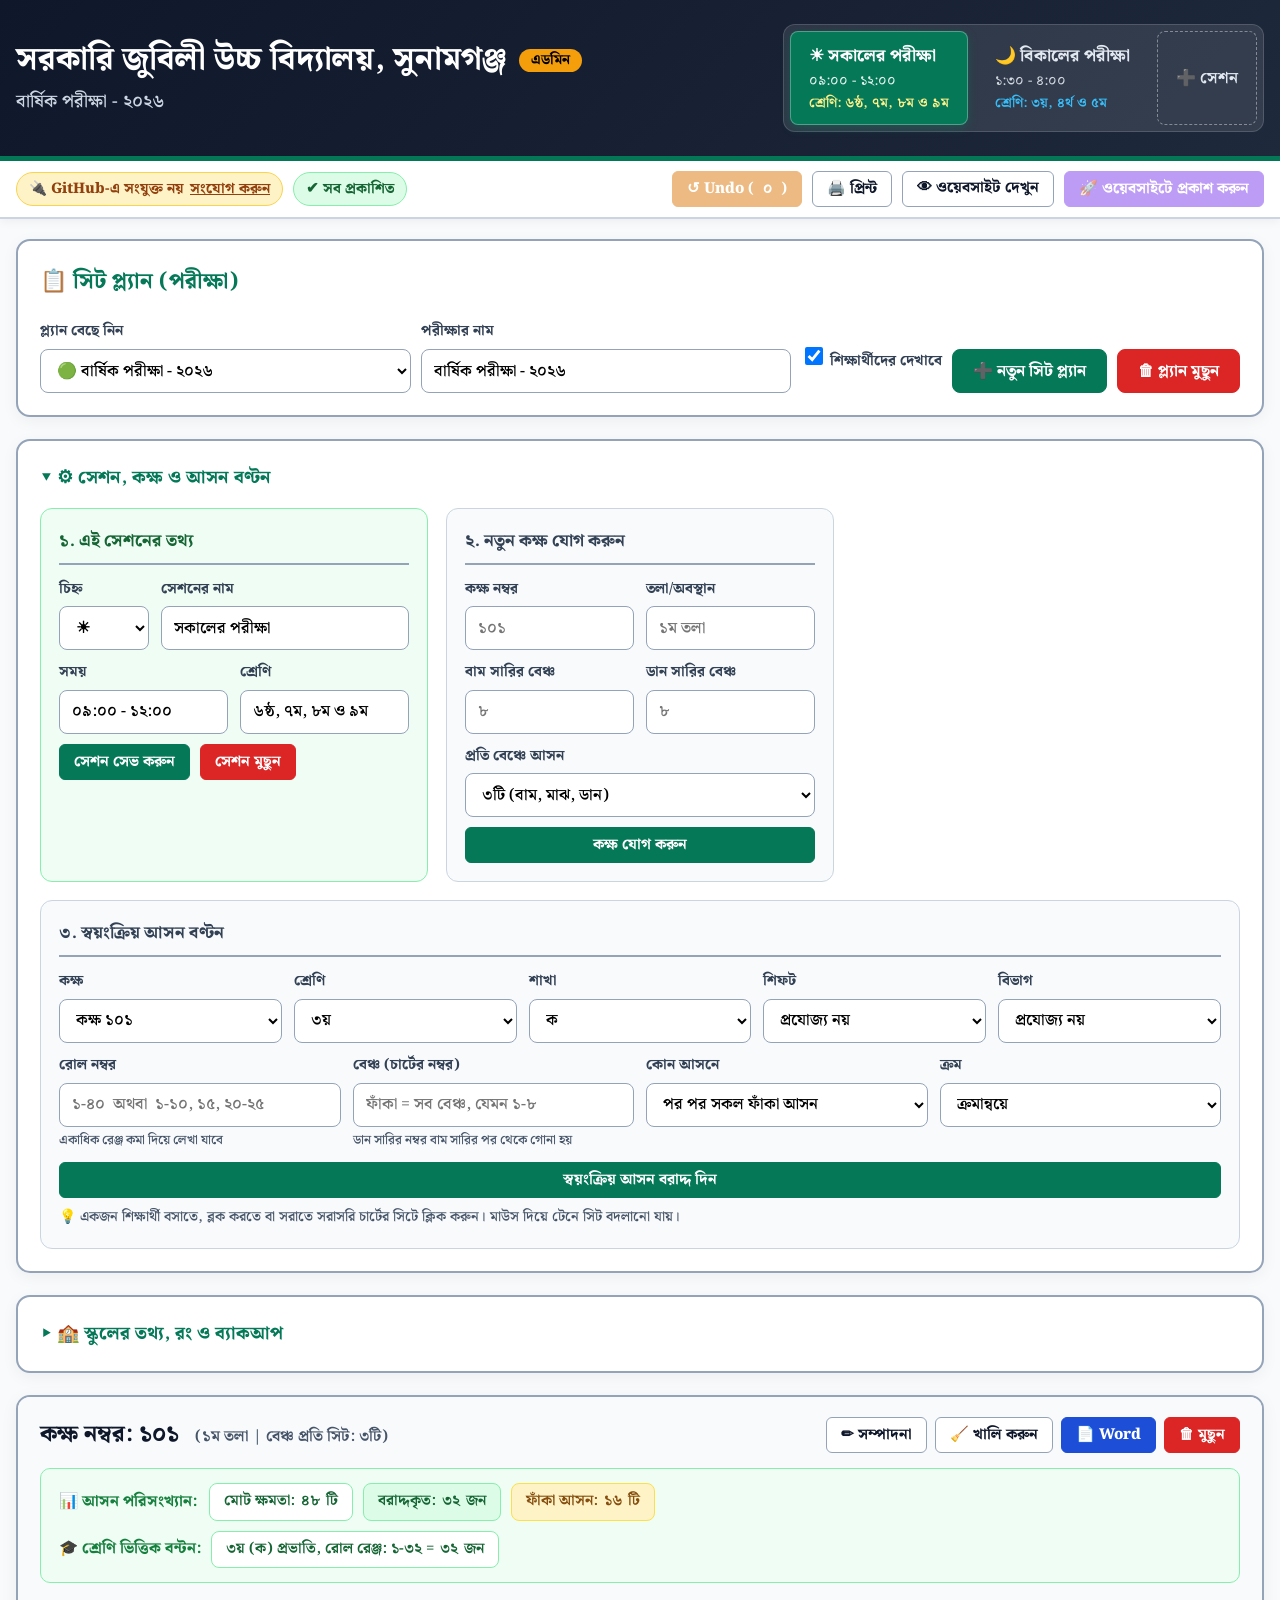
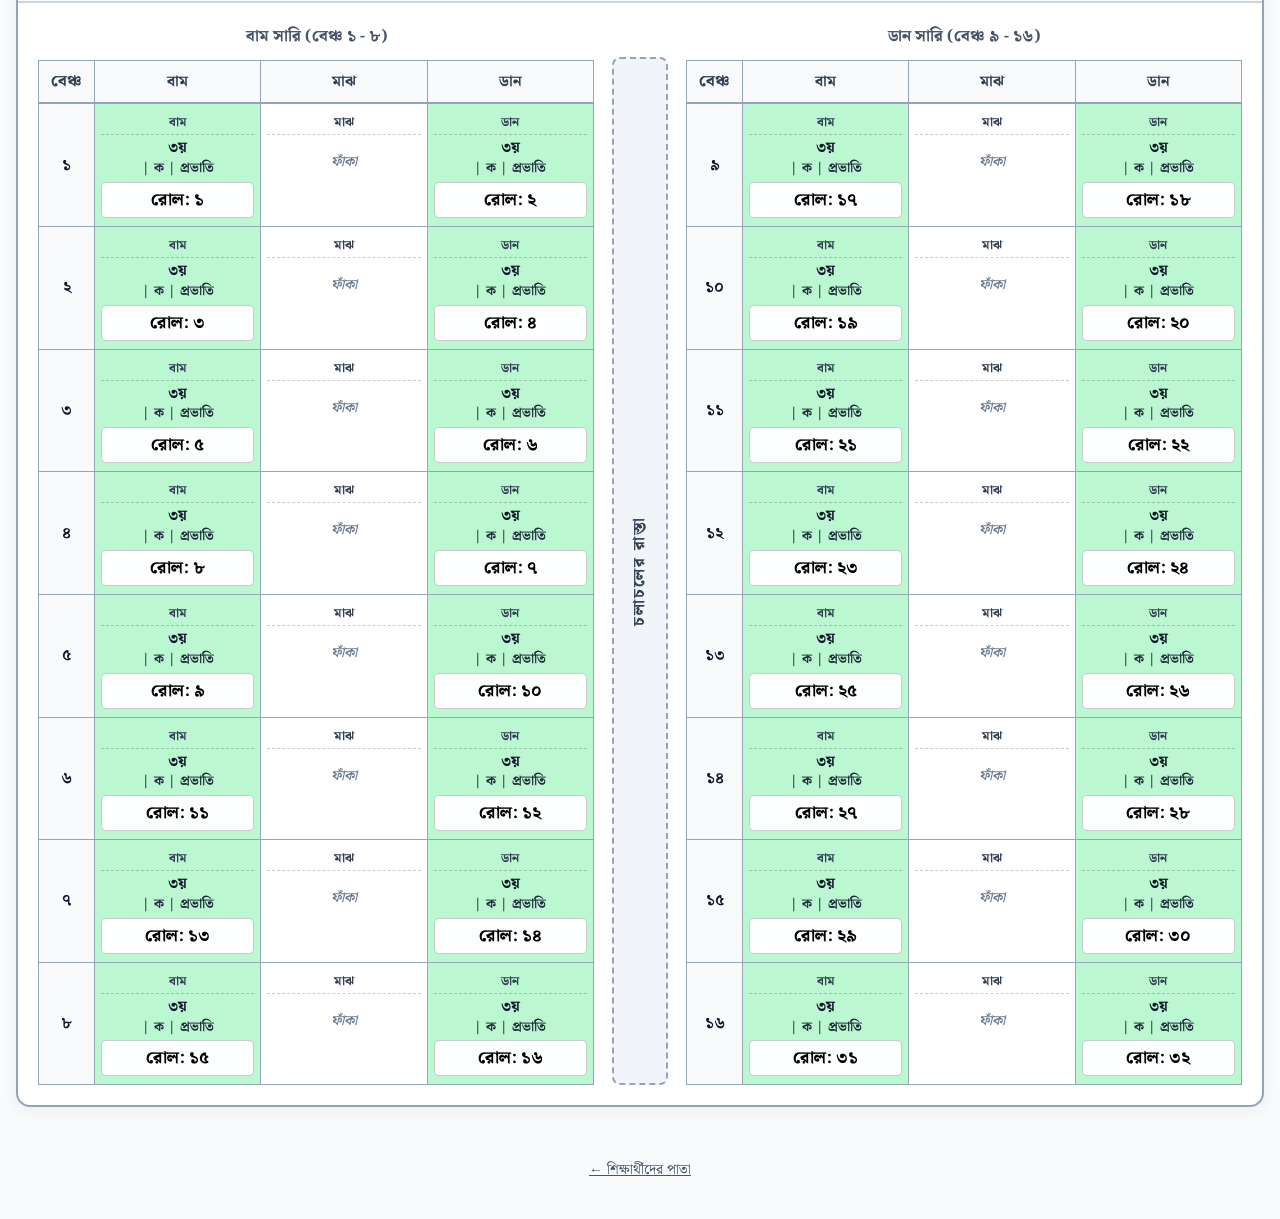
==== admin.html @ 1112f51d "Add exam seat-plan website (student search + admin editor) - index.html: students search their seat " ====
<!DOCTYPE html>
<html lang="bn">
<head>
<meta charset="UTF-8">
<meta name="viewport" content="width=device-width, initial-scale=1.0">
<meta name="robots" content="noindex">
<title>এডমিন প্যানেল - আসনবিন্যাস</title>
<link rel="preconnect" href="https://fonts.googleapis.com">
<link rel="preconnect" href="https://fonts.gstatic.com" crossorigin>
<link href="https://fonts.googleapis.com/css2?family=Noto+Serif+Bengali:wght@400;600;700;800&display=swap" rel="stylesheet">
<link rel="stylesheet" href="assets/style.css">
</head>
<body class="is-admin">

<header class="site-header">
  <div class="wrap">
    <div class="header-top">
      <div>
        <h1 class="school-title"><span id="schoolName">আসনবিন্যাস</span><span class="admin-badge">এডমিন</span></h1>
        <div class="school-subtitle" id="planTitleHead">লোড হচ্ছে…</div>
      </div>
      <div class="shift-tabs" id="sessionTabs"></div>
    </div>
  </div>
</header>

<div class="status-bar">
  <div class="wrap">
    <div class="ctrl-group">
      <span class="pill" id="connPill">GitHub: যাচাই হচ্ছে…</span>
      <span class="pill" id="changePill"></span>
    </div>
    <div class="ctrl-group">
      <button class="btn btn-warning btn-sm" id="btnUndo" type="button" title="শেষ পরিবর্তন ফিরিয়ে নিন">↺ Undo (<span id="undoCount">০</span>)</button>
      <button class="btn btn-sm" id="btnDiscard" type="button" hidden>↩ খসড়া বাতিল</button>
      <button class="btn btn-sm" type="button" onclick="window.print()">🖨️ প্রিন্ট</button>
      <a class="btn btn-sm" href="index.html" target="_blank" rel="noopener">👁 ওয়েবসাইট দেখুন</a>
      <button class="btn btn-publish btn-sm" id="btnPublish" type="button">🚀 ওয়েবসাইটে প্রকাশ করুন</button>
    </div>
  </div>
</div>

<main class="wrap" style="padding-top:20px">

  <!-- ১. সিট প্ল্যান বাছাই -->
  <section class="admin-card">
    <h3 class="admin-title">📋 সিট প্ল্যান (পরীক্ষা)</h3>
    <div class="plan-bar">
      <div class="field"><label for="planSelect">প্ল্যান বেছে নিন</label><select id="planSelect"></select></div>
      <div class="field"><label for="planTitle">পরীক্ষার নাম</label><input type="text" id="planTitle" placeholder="যেমন: অর্ধবার্ষিক পরীক্ষা - ২০২৭"></div>
      <div class="field" style="flex:0 0 auto;min-width:0">
        <label>&nbsp;</label>
        <label class="check" style="height:44px"><input type="checkbox" id="planPublished"> শিক্ষার্থীদের দেখাবে</label>
      </div>
      <div class="ctrl-group" style="margin-bottom:0">
        <button class="btn btn-primary" id="btnNewPlan" type="button">➕ নতুন সিট প্ল্যান</button>
        <button class="btn btn-danger" id="btnDeletePlan" type="button">🗑 প্ল্যান মুছুন</button>
      </div>
    </div>
  </section>

  <!-- ২. কাজের টুল -->
  <section class="admin-card">
    <details class="tools" open>
      <summary>⚙ সেশন, কক্ষ ও আসন বণ্টন</summary>
      <div class="admin-grid">

        <div class="admin-box green">
          <h4 style="color:#166534">১. এই সেশনের তথ্য</h4>
          <div class="field-row">
            <div class="field" style="flex:0 0 90px;min-width:90px"><label for="sesIcon">চিহ্ন</label>
              <select id="sesIcon"><option>☀</option><option>🌙</option><option>📝</option><option>📅</option><option>⭐</option></select></div>
            <div class="field"><label for="sesName">সেশনের নাম</label><input type="text" id="sesName" placeholder="সকালের পরীক্ষা"></div>
          </div>
          <div class="field-row">
            <div class="field"><label for="sesTime">সময়</label><input type="text" id="sesTime" placeholder="০৯:০০ - ১২:০০"></div>
            <div class="field"><label for="sesClasses">শ্রেণি</label><input type="text" id="sesClasses" placeholder="৬ষ্ঠ, ৭ম ও ৮ম"></div>
          </div>
          <div class="ctrl-group">
            <button class="btn btn-primary btn-sm" id="btnSaveSession" type="button">সেশন সেভ করুন</button>
            <button class="btn btn-danger btn-sm" id="btnDeleteSession" type="button">সেশন মুছুন</button>
          </div>
        </div>

        <div class="admin-box">
          <h4>২. নতুন কক্ষ যোগ করুন</h4>
          <div class="field-row">
            <div class="field"><label for="rNo">কক্ষ নম্বর</label><input type="text" id="rNo" placeholder="১০১"></div>
            <div class="field"><label for="rFloor">তলা/অবস্থান</label><input type="text" id="rFloor" placeholder="১ম তলা"></div>
          </div>
          <div class="field-row">
            <div class="field"><label for="rLeft">বাম সারির বেঞ্চ</label><input type="text" id="rLeft" inputmode="numeric" placeholder="৮"></div>
            <div class="field"><label for="rRight">ডান সারির বেঞ্চ</label><input type="text" id="rRight" inputmode="numeric" placeholder="৮"></div>
          </div>
          <div class="field"><label for="rCap">প্রতি বেঞ্চে আসন</label>
            <select id="rCap"><option value="1">১টি (একক)</option><option value="2">২টি (বাম, ডান)</option><option value="3" selected>৩টি (বাম, মাঝ, ডান)</option></select></div>
          <button class="btn btn-primary btn-sm" id="btnAddRoom" type="button" style="width:100%">কক্ষ যোগ করুন</button>
        </div>

        <div class="admin-box wide">
          <h4>৩. স্বয়ংক্রিয় আসন বণ্টন</h4>
          <div class="field-row">
            <div class="field"><label for="aRoom">কক্ষ</label><select id="aRoom"></select></div>
            <div class="field"><label for="aCls">শ্রেণি</label><select id="aCls"></select></div>
            <div class="field"><label for="aSec">শাখা</label><select id="aSec"></select></div>
            <div class="field"><label for="aShift">শিফট</label><select id="aShift"></select></div>
            <div class="field"><label for="aDept">বিভাগ</label><select id="aDept"></select></div>
          </div>
          <div class="field-row">
            <div class="field"><label for="aRolls">রোল নম্বর</label><input type="text" id="aRolls" placeholder="১-৪০  অথবা  ১-১০, ১৫, ২০-২৫">
              <span class="hint">একাধিক রেঞ্জ কমা দিয়ে লেখা যাবে</span></div>
            <div class="field"><label for="aBenches">বেঞ্চ (চার্টের নম্বর)</label><input type="text" id="aBenches" placeholder="ফাঁকা = সব বেঞ্চ, যেমন ১-৮">
              <span class="hint">ডান সারির নম্বর বাম সারির পর থেকে গোনা হয়</span></div>
            <div class="field"><label for="aPos">কোন আসনে</label>
              <select id="aPos">
                <option value="all">পর পর সকল ফাঁকা আসন</option>
                <option value="left_right">বাম ও ডান আসন</option>
                <option value="middle">শুধু মাঝের আসন</option>
                <option value="left">শুধু বাম</option>
                <option value="right">শুধু ডান</option>
              </select></div>
            <div class="field"><label for="aOrder">ক্রম</label>
              <select id="aOrder"><option value="seq">ক্রমান্বয়ে</option><option value="random">এলোমেলো</option></select></div>
          </div>
          <button class="btn btn-primary btn-sm" id="btnAuto" type="button" style="width:100%">স্বয়ংক্রিয় আসন বরাদ্দ দিন</button>
          <p class="hint" style="margin:8px 0 0;font-size:14px;font-weight:600;color:var(--muted)">💡 একজন শিক্ষার্থী বসাতে, ব্লক করতে বা সরাতে সরাসরি চার্টের সিটে ক্লিক করুন। মাউস দিয়ে টেনে সিট বদলানো যায়।</p>
        </div>
      </div>
    </details>
  </section>

  <!-- ৩. সেটিংস ও ইমপোর্ট -->
  <section class="admin-card">
    <details class="tools">
      <summary>🏫 স্কুলের তথ্য, রং ও ব্যাকআপ</summary>
      <div class="admin-grid">
        <div class="admin-box blue wide">
          <h4 style="color:#0369a1">স্কুলের তথ্য ও শ্রেণির রং</h4>
          <div class="field-row">
            <div class="field" style="flex:3"><label for="setSchool">স্কুলের নাম</label><input type="text" id="setSchool"></div>
            <div class="field"><label for="setEst">স্থাপিত</label><input type="text" id="setEst"></div>
          </div>
          <div class="color-picker-grid" id="colorGrid"></div>
          <button class="btn btn-primary btn-sm" id="btnSaveSettings" type="button" style="width:100%;margin-top:12px">সেটিংস সেভ করুন</button>
        </div>
        <div class="admin-box amber">
          <h4 style="color:#92400e">পুরনো HTML ফাইল ইমপোর্ট</h4>
          <p style="margin:0 0 10px;font-size:14.5px;font-weight:600">আগের "seat_plan_system.html" ফাইল থেকে কক্ষ ও শিক্ষার্থী নতুন প্ল্যান হিসেবে যোগ হবে।</p>
          <input type="file" id="fileOld" accept=".html,.htm" hidden>
          <button class="btn btn-sm" id="btnImportOld" type="button" style="width:100%">📂 HTML ফাইল বেছে নিন</button>
        </div>
        <div class="admin-box">
          <h4>ব্যাকআপ</h4>
          <input type="file" id="fileBackup" accept=".json" hidden>
          <div class="ctrl-group">
            <button class="btn btn-sm" id="btnBackup" type="button">⬇ ব্যাকআপ ডাউনলোড</button>
            <button class="btn btn-sm" id="btnRestore" type="button">⬆ ব্যাকআপ থেকে ফেরত</button>
          </div>
        </div>
      </div>
    </details>
  </section>

  <div id="rooms"></div>
</main>

<footer class="site-footer"><a href="index.html">← শিক্ষার্থীদের পাতা</a></footer>

<script src="assets/config.js"></script>
<script src="assets/common.js"></script>
<script src="assets/admin.js"></script>
</body>
</html>
---- assets/style.css ----
:root {
  --ink: #0f172a;
  --ink-soft: #334155;
  --muted: #475569;
  --paper: #f8fafc;
  --card: #ffffff;
  --line: #cbd5e1;
  --line-strong: #94a3b8;
  --accent: #047857;
  --accent-dark: #065f46;
  --accent-light: #ecfdf5;
  --bad: #dc2626;
  --warn: #d97706;
  --blue: #1d4ed8;
  --blocked-bg: #fef2f2;
  --blocked-border: #fca5a5;
  --font: 'SolaimanLipi', 'Kalpurush', 'Noto Serif Bengali', serif;
}

* { box-sizing: border-box; -webkit-print-color-adjust: exact; print-color-adjust: exact; }
html { -webkit-text-size-adjust: 100%; }
body { margin: 0; background: var(--paper); color: var(--ink); font-family: var(--font); font-size: 17px; line-height: 1.7; }
.wrap { max-width: 1320px; margin: 0 auto; padding: 0 16px; }
[hidden] { display: none !important; }
button, input, select { font-family: inherit; }

/* ---------- Header ---------- */
.site-header { background: linear-gradient(135deg, #0f172a 0%, #1e293b 100%); color: #fff; padding: 24px 0; box-shadow: 0 4px 20px rgba(0,0,0,0.15); border-bottom: 5px solid var(--accent); }
.header-top { display: flex; justify-content: space-between; align-items: center; flex-wrap: wrap; gap: 18px; }
.school-title { font-size: clamp(22px, 4vw, 32px); font-weight: 800; color: #fff; margin: 0; display: flex; align-items: center; gap: 12px; flex-wrap: wrap; line-height: 1.4; }
.est-badge { font-size: 14px; font-weight: 700; background: rgba(255,255,255,0.15); border: 1px solid rgba(255,255,255,0.3); padding: 2px 10px; border-radius: 20px; color: #38bdf8; }
.admin-badge { font-size: 14px; font-weight: 800; background: #f59e0b; color: #000; padding: 2px 12px; border-radius: 20px; }
.school-subtitle { font-size: 18px; color: #cbd5e1; margin-top: 4px; font-weight: 600; }
.plan-picker { margin-top: 8px; }
.plan-picker select { height: 40px; border-radius: 8px; border: 1px solid rgba(255,255,255,0.35); background: rgba(255,255,255,0.12); color: #fff; font-weight: 700; font-size: 16px; padding: 0 10px; max-width: 100%; }
.plan-picker select option { color: #000; }

.shift-tabs { display: flex; background: rgba(255,255,255,0.1); padding: 6px; border-radius: 12px; gap: 8px; border: 1px solid rgba(255,255,255,0.15); flex-wrap: wrap; }
.shift-btn { border: 1px solid transparent; background: transparent; color: #e2e8f0; padding: 10px 18px; border-radius: 8px; font-weight: 700; cursor: pointer; text-align: left; transition: all 0.2s ease; min-width: 170px; }
.shift-btn .btn-title { font-size: 17px; display: block; font-weight: 800; }
.shift-btn .btn-time { font-size: 14px; display: block; opacity: 0.9; font-weight: 500; }
.shift-btn .btn-classes { font-size: 13.5px; display: block; color: #38bdf8; font-weight: 700; }
.shift-btn.active { background: var(--accent); color: #fff; border-color: rgba(255,255,255,0.3); box-shadow: 0 3px 10px rgba(4,120,87,0.4); }
.shift-btn.active .btn-classes { color: #fef08a; }
.shift-btn.add { min-width: 0; border: 1.5px dashed rgba(255,255,255,0.4); text-align: center; font-size: 16px; }

/* ---------- Search ---------- */
.search-card { background: linear-gradient(135deg, #065f46 0%, #047857 100%); color: #fff; border-radius: 14px; padding: 22px; margin: 22px 0 10px; box-shadow: 0 8px 24px rgba(4,120,87,0.25); }
.search-title { margin: 0 0 14px; font-size: 21px; font-weight: 800; border-bottom: 1px solid rgba(255,255,255,0.2); padding-bottom: 10px; }
.search-grid { display: grid; grid-template-columns: repeat(auto-fit, minmax(150px, 1fr)); gap: 12px; align-items: end; }
.search-grid .field { margin: 0; }
.search-grid .field label { color: #e2e8f0; }
.search-grid .field input, .search-grid .field select { border-color: rgba(255,255,255,0.4); }
.btn.btn-search { background: #f59e0b; border-color: #f59e0b; color: #000; width: 100%; font-size: 17px; }
.btn.btn-search:hover { background: #d97706; border-color: #d97706; color: #fff; }

.search-result-box { background: #fff; color: var(--ink); border: 2px solid #f59e0b; border-radius: 12px; padding: 18px; margin-top: 16px; animation: fadeIn 0.3s ease-in-out; }
.result-header { font-size: 19px; font-weight: 800; color: var(--accent-dark); border-bottom: 1.5px solid var(--line); padding-bottom: 8px; margin-bottom: 12px; }
.result-header.bad { color: var(--bad); }
.result-details { display: grid; grid-template-columns: repeat(auto-fit, minmax(190px, 1fr)); gap: 10px; }
.result-item { background: #f8fafc; padding: 9px 13px; border-radius: 8px; border: 1px solid #e2e8f0; }
.result-item span { display: block; font-size: 13px; color: var(--muted); font-weight: 700; }
.result-item strong { font-size: 18px; color: var(--ink); font-weight: 800; }
.result-block + .result-block { margin-top: 16px; padding-top: 14px; border-top: 2px dashed var(--line); }
.result-actions { margin-top: 12px; }

/* ---------- Generic UI ---------- */
.ctrl-bar { display: flex; justify-content: space-between; align-items: center; margin: 18px 0; flex-wrap: wrap; gap: 12px; }
.ctrl-group { display: flex; gap: 10px; flex-wrap: wrap; align-items: center; }

.field { flex: 1; margin-bottom: 10px; min-width: 0; }
.field label { display: block; font-size: 14.5px; font-weight: 800; color: var(--ink-soft); margin-bottom: 5px; }
.field input, .field select, .field textarea { width: 100%; height: 44px; padding: 0 12px; border: 1.5px solid var(--line-strong); border-radius: 8px; font-size: 16px; background: #fff; font-weight: 600; color: #000; }
.field input:focus, .field select:focus { border-color: var(--accent); outline: none; box-shadow: 0 0 0 3px rgba(4,120,87,0.15); }
.field .hint { font-size: 13px; color: var(--muted); font-weight: 600; margin-top: 3px; display: block; }
.field-row { display: flex; gap: 12px; flex-wrap: wrap; }
.field-row > .field { min-width: 130px; }
.check { display: inline-flex; align-items: center; gap: 8px; font-weight: 700; font-size: 15px; cursor: pointer; }
.check input { width: 18px; height: 18px; }

.btn { height: 44px; padding: 0 20px; border: 1.5px solid var(--line-strong); border-radius: 8px; background: #fff; color: var(--ink); font-size: 16px; font-weight: 800; cursor: pointer; display: inline-flex; align-items: center; justify-content: center; gap: 8px; transition: background 0.15s, border-color 0.15s; text-decoration: none; white-space: nowrap; }
.btn:hover { background: #f1f5f9; border-color: #64748b; }
.btn:disabled { opacity: 0.5; cursor: not-allowed; }
.btn-primary { background: var(--accent); border-color: var(--accent); color: #fff; }
.btn-primary:hover { background: var(--accent-dark); border-color: var(--accent-dark); }
.btn-danger { background: var(--bad); border-color: var(--bad); color: #fff; }
.btn-danger:hover { background: #b91c1c; border-color: #b91c1c; }
.btn-warning { background: var(--warn); border-color: var(--warn); color: #fff; }
.btn-warning:hover { background: #b45309; border-color: #b45309; }
.btn-doc { background: var(--blue); border-color: var(--blue); color: #fff; }
.btn-doc:hover { background: #1e40af; border-color: #1e40af; }
.btn-publish { background: #7c3aed; border-color: #7c3aed; color: #fff; }
.btn-publish:hover { background: #6d28d9; border-color: #6d28d9; }
.btn-sm { height: 36px; padding: 0 14px; font-size: 15px; border-radius: 6px; }
.btn-xs { height: 28px; padding: 0 9px; font-size: 13px; border-radius: 5px; }

/* ---------- Admin cards ---------- */
.admin-card { background: #fff; border: 2px solid var(--line-strong); border-radius: 14px; padding: 22px; margin-bottom: 22px; box-shadow: 0 4px 16px rgba(0,0,0,0.05); }
.admin-title { margin: 0 0 14px; font-size: 22px; color: var(--accent); font-weight: 800; }
.admin-grid { display: grid; grid-template-columns: repeat(auto-fit, minmax(320px, 1fr)); gap: 18px; }
.admin-box { background: #f8fafc; padding: 18px; border-radius: 12px; border: 1.5px solid var(--line); }
.admin-box h4 { margin: 0 0 12px; font-size: 17px; color: var(--ink-soft); border-bottom: 2px solid var(--line-strong); padding-bottom: 7px; font-weight: 800; }
.admin-box.wide { grid-column: 1 / -1; }
.admin-box.green { background: #f0fdf4; border-color: #86efac; }
.admin-box.blue { background: #f0f9ff; border-color: #7dd3fc; }
.admin-box.amber { background: #fffbeb; border-color: #fcd34d; }

.status-bar { position: sticky; top: 0; z-index: 50; background: #fff; border-bottom: 2px solid var(--line); box-shadow: 0 2px 10px rgba(0,0,0,0.06); }
.status-bar .wrap { display: flex; align-items: center; justify-content: space-between; gap: 10px; padding-top: 10px; padding-bottom: 10px; flex-wrap: wrap; }
.pill { display: inline-flex; align-items: center; gap: 6px; padding: 4px 12px; border-radius: 20px; font-size: 14.5px; font-weight: 800; border: 1.5px solid var(--line); background: #f8fafc; color: var(--muted); }
.pill.ok { background: #dcfce7; border-color: #86efac; color: #166534; }
.pill.warn { background: #fef3c7; border-color: #fcd34d; color: #92400e; }
.pill.bad { background: #fee2e2; border-color: #fca5a5; color: #991b1b; }
.pill button { border: none; background: none; color: inherit; font: inherit; text-decoration: underline; cursor: pointer; padding: 0; }

.plan-bar { display: flex; gap: 10px; align-items: flex-end; flex-wrap: wrap; }
.plan-bar .field { margin: 0; min-width: 220px; }

.color-picker-grid { display: grid; grid-template-columns: repeat(auto-fill, minmax(140px, 1fr)); gap: 10px; }
.color-item { display: flex; align-items: center; gap: 10px; background: #fff; padding: 7px 11px; border: 1px solid var(--line-strong); border-radius: 8px; }
.color-item label { font-size: 15px; font-weight: 700; flex: 1; }
.color-item input[type="color"] { border: none; width: 34px; height: 34px; cursor: pointer; background: transparent; padding: 0; }

details.tools > summary { cursor: pointer; font-weight: 800; font-size: 18px; color: var(--accent); list-style: none; }
details.tools > summary::before { content: '▸ '; }
details.tools[open] > summary::before { content: '▾ '; }
details.tools[open] > summary { margin-bottom: 14px; }

/* ---------- Room layout ---------- */
.room-card { background: #fff; border: 2px solid var(--line-strong); border-radius: 14px; margin-bottom: 28px; box-shadow: 0 4px 18px rgba(0,0,0,0.05); overflow: hidden; }
.room-header { padding: 18px 22px; background: #f8fafc; border-bottom: 2px solid var(--line); }
.room-top-bar { display: flex; justify-content: space-between; align-items: center; gap: 10px; flex-wrap: wrap; }
.room-title { font-size: 23px; font-weight: 800; color: var(--ink); }
.room-meta { margin-left: 12px; color: var(--muted); font-size: 15.5px; font-weight: 700; }
.room-actions { display: flex; gap: 8px; flex-wrap: wrap; }

.room-summary-bar { background: #f0fdf4; border: 1.5px solid #86efac; border-radius: 10px; padding: 14px 18px; margin-top: 14px; font-size: 15.5px; color: #166534; display: flex; flex-direction: column; gap: 10px; }
.summary-group { display: flex; flex-wrap: wrap; gap: 10px; align-items: center; }
.summary-title { font-weight: 800; color: #15803d; min-width: 140px; }
.summary-chip { display: inline-flex; align-items: center; gap: 6px; background: #fff; padding: 5px 14px; border-radius: 8px; border: 1.5px solid #86efac; font-size: 15px; font-weight: 700; }
.summary-chip.neutral { border-color: #cbd5e1; background: #f8fafc; color: #475569; }
.summary-chip.assigned { background: #dcfce7; }
.summary-chip.empty { background: #fef3c7; border-color: #fde047; color: #854d0e; }
.summary-chip.blocked { background: #fee2e2; border-color: #fca5a5; color: #991b1b; }

.classroom-scroll { overflow-x: auto; -webkit-overflow-scrolling: touch; }
.classroom-grid-wrapper { display: flex; padding: 20px; gap: 14px; align-items: stretch; min-width: 880px; }
.classroom-side { display: flex; flex-direction: column; min-width: 0; }
.side-title { margin: 0 0 10px; color: var(--muted); text-align: center; font-size: 16px; font-weight: 800; }
.classroom-aisle { width: 56px; display: flex; align-items: center; justify-content: center; background: #f1f5f9; border: 2px dashed #94a3b8; border-radius: 8px; margin: 34px 4px 0; flex-shrink: 0; }
.aisle-text { font-size: 16px; font-weight: 800; color: #334155; letter-spacing: 2px; writing-mode: vertical-rl; transform: rotate(180deg); white-space: nowrap; user-select: none; }

.bench-table { width: 100%; border-collapse: collapse; table-layout: fixed; line-height: normal; }
.bench-table th, .bench-table td { border: 1.5px solid var(--line-strong); padding: 8px 6px; text-align: center; font-size: 15px; word-wrap: break-word; }
.bench-table th { background: #f8fafc; color: var(--ink-soft); font-weight: 800; border-bottom-width: 2.5px; }
.bench-table th:first-child, .bench-table td:first-child { width: 56px; background: #f8fafc; font-size: 16px; font-weight: 800; }

.seat-cell { height: 92px; position: relative; background: #fff; user-select: none; vertical-align: top; padding-top: 5px; }
.seat-cell.is-blocked { background: var(--blocked-bg) !important; }
.seat-cell.drag-over { outline: 3px dashed var(--accent); outline-offset: -3px; background: #dcfce7 !important; }
.seat-cell.seat-found { outline: 4px solid #f59e0b; outline-offset: -4px; animation: pulse 1.2s ease-in-out 4; }
.seat-cell.swap-source { outline: 4px solid #7c3aed; outline-offset: -4px; }
body.is-admin .seat-cell { cursor: pointer; }
body.is-admin .seat-cell:hover { filter: brightness(0.96); }
body.is-admin .seat-cell.has-student { cursor: grab; }

.seat-pos-tag { font-size: 12.5px; color: #334155; display: block; border-bottom: 1px dashed rgba(0,0,0,0.2); margin-bottom: 4px; font-weight: 800; padding-bottom: 2px; }
.s-card { display: flex; flex-direction: column; gap: 2px; text-align: center; pointer-events: none; }
.s-cls { font-size: 15px; font-weight: 800; color: #0f172a; line-height: 1.25; }
.s-detail { font-size: 13.5px; color: #1e293b; font-weight: 700; line-height: 1.25; min-height: 1em; }
.s-roll { font-size: 17px; font-weight: 800; color: #000; margin-top: 3px; background: rgba(255,255,255,0.95); border-radius: 5px; padding: 3px 0; border: 1.5px solid rgba(0,0,0,0.2); }
.seat-empty { color: #64748b; font-style: italic; font-size: 14px; display: block; margin-top: 16px; font-weight: 600; pointer-events: none; }
.seat-blocked-text { color: var(--bad); font-weight: 800; font-size: 14px; display: block; margin-top: 16px; pointer-events: none; }

.empty-state { text-align: center; padding: 50px 20px; color: var(--muted); font-size: 18px; font-weight: 700; background: #fff; border: 2px dashed var(--line-strong); border-radius: 14px; }

/* ---------- Modal & toast ---------- */
.modal-backdrop { position: fixed; inset: 0; background: rgba(15,23,42,0.55); z-index: 100; display: flex; align-items: flex-start; justify-content: center; padding: 6vh 14px; overflow-y: auto; }
.modal { background: #fff; border-radius: 14px; width: 100%; max-width: 540px; box-shadow: 0 20px 50px rgba(0,0,0,0.3); animation: fadeIn 0.2s ease; }
.modal-head { padding: 16px 20px; border-bottom: 2px solid var(--line); font-size: 20px; font-weight: 800; color: var(--accent-dark); display: flex; justify-content: space-between; align-items: center; }
.modal-close { border: none; background: none; font-size: 24px; cursor: pointer; color: var(--muted); line-height: 1; }
.modal-body { padding: 18px 20px; }
.modal-foot { padding: 14px 20px; border-top: 2px solid var(--line); display: flex; gap: 10px; justify-content: flex-end; flex-wrap: wrap; }
.modal-foot .spacer { flex: 1; }
.note { background: #f0f9ff; border: 1.5px solid #7dd3fc; border-radius: 10px; padding: 10px 14px; font-size: 14.5px; font-weight: 600; color: #075985; margin-bottom: 12px; }
.note.warn { background: #fffbeb; border-color: #fcd34d; color: #92400e; }
.note ol { margin: 6px 0 0; padding-left: 22px; }

.toast-box { position: fixed; bottom: 18px; left: 50%; transform: translateX(-50%); z-index: 200; display: flex; flex-direction: column; gap: 8px; align-items: center; width: calc(100% - 28px); max-width: 560px; pointer-events: none; }
.toast { background: #0f172a; color: #fff; padding: 12px 18px; border-radius: 10px; font-weight: 700; font-size: 15.5px; box-shadow: 0 8px 24px rgba(0,0,0,0.25); animation: fadeIn 0.2s ease; pointer-events: auto; }
.toast.ok { background: #065f46; }
.toast.bad { background: #991b1b; }
.swap-banner { position: fixed; top: 70px; left: 50%; transform: translateX(-50%); z-index: 90; background: #7c3aed; color: #fff; padding: 10px 18px; border-radius: 10px; font-weight: 800; box-shadow: 0 8px 24px rgba(0,0,0,0.25); display: flex; gap: 12px; align-items: center; }

.site-footer { text-align: center; color: var(--muted); font-size: 14px; padding: 24px 0 36px; }
.site-footer a { color: var(--muted); }

@keyframes fadeIn { from { opacity: 0; transform: translateY(-6px); } to { opacity: 1; transform: none; } }
@keyframes pulse { 0%,100% { outline-color: #f59e0b; } 50% { outline-color: #fde047; } }

@media (max-width: 640px) {
  body { font-size: 16px; }
  .shift-tabs { width: 100%; }
  .shift-btn { flex: 1; min-width: 140px; }
  .room-header { padding: 14px; }
  .room-meta { display: block; margin-left: 0; }
  .summary-title { min-width: 0; }
  .admin-card { padding: 16px; }
  .admin-grid { grid-template-columns: 1fr; }
}

@media print {
  .site-header, .admin-card, .btn, .ctrl-bar, .search-card, .status-bar, .site-footer, .toast-box, .no-print { display: none !important; }
  body { background: #fff; font-size: 15px; }
  .room-card { border: 1.5px solid #000; box-shadow: none; margin-bottom: 0; page-break-after: always; break-after: page; }
  .classroom-scroll { overflow: visible; }
  .classroom-grid-wrapper { min-width: 0; }
  .classroom-aisle { background: #fff !important; border-color: #000 !important; }
  .seat-cell.seat-found { outline: none; animation: none; }
  .print-head { display: block !important; text-align: center; margin-bottom: 8px; }
}
.print-head { display: none; }
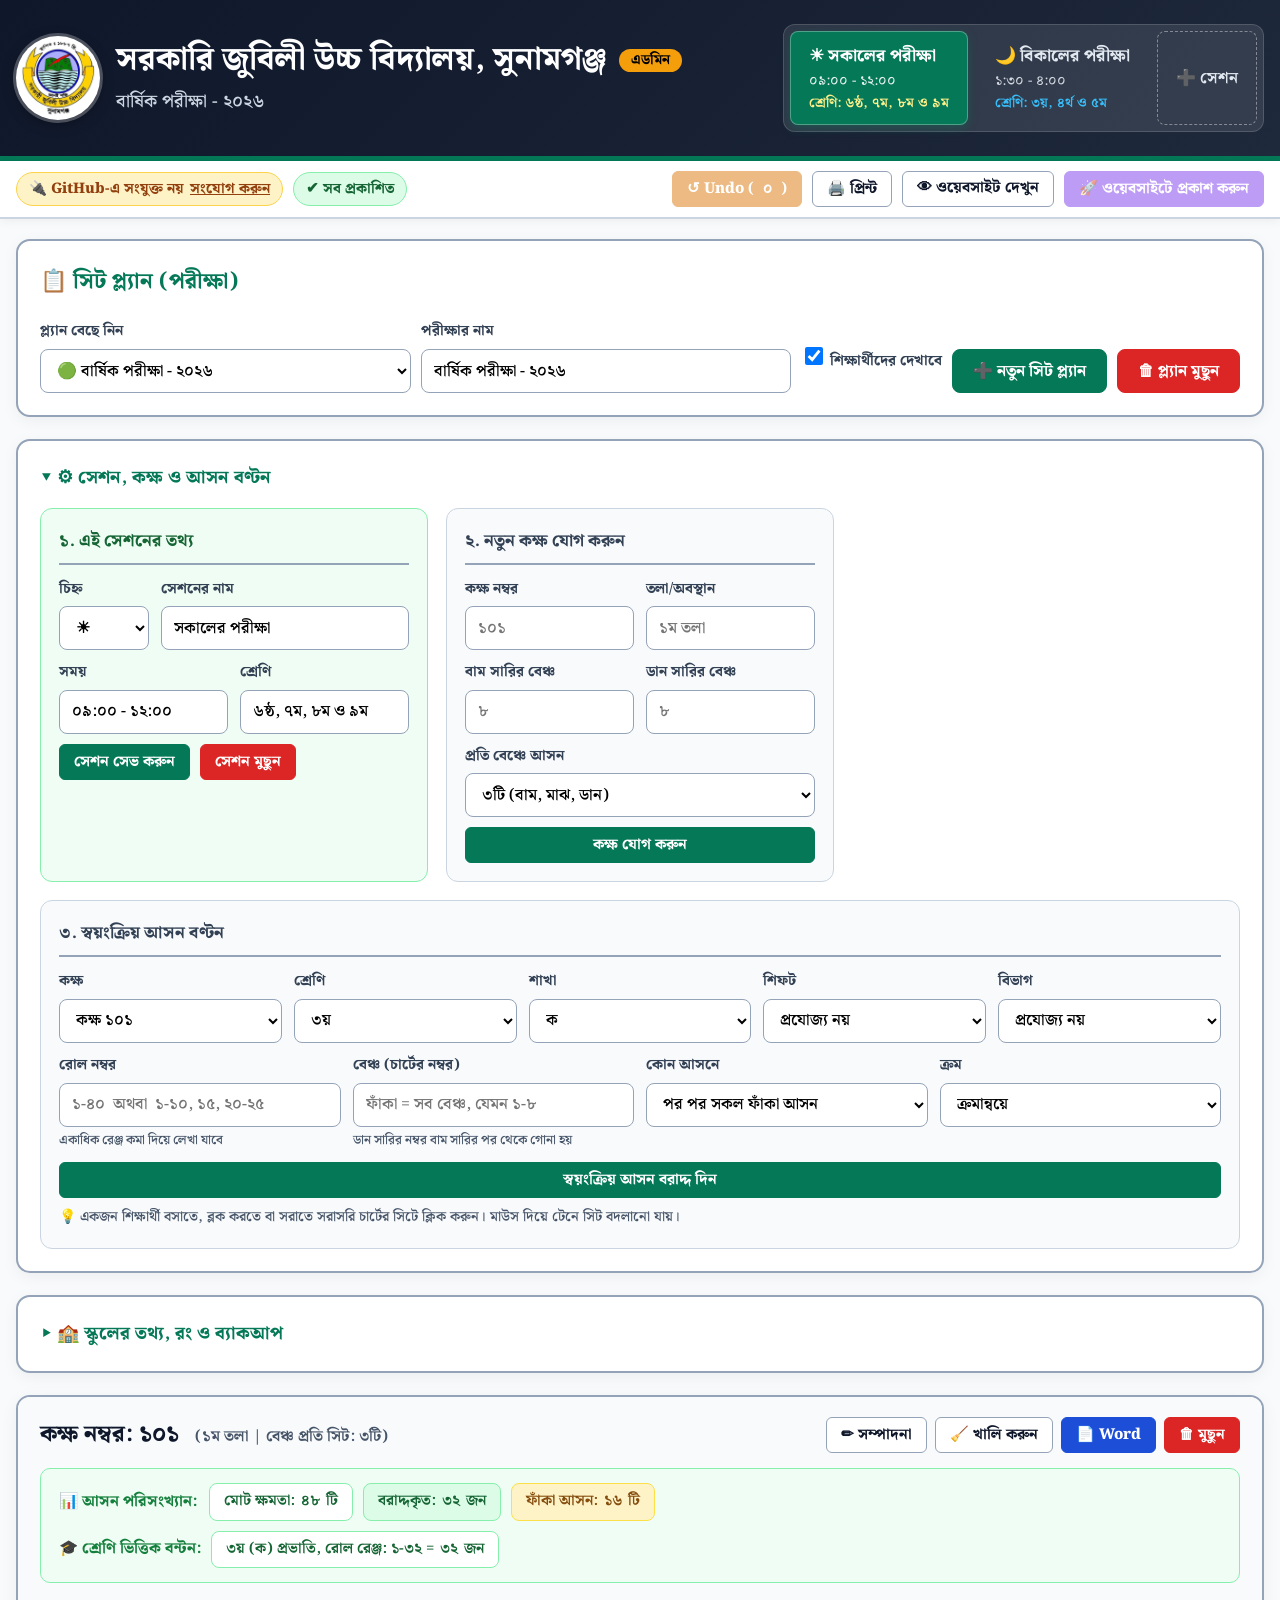
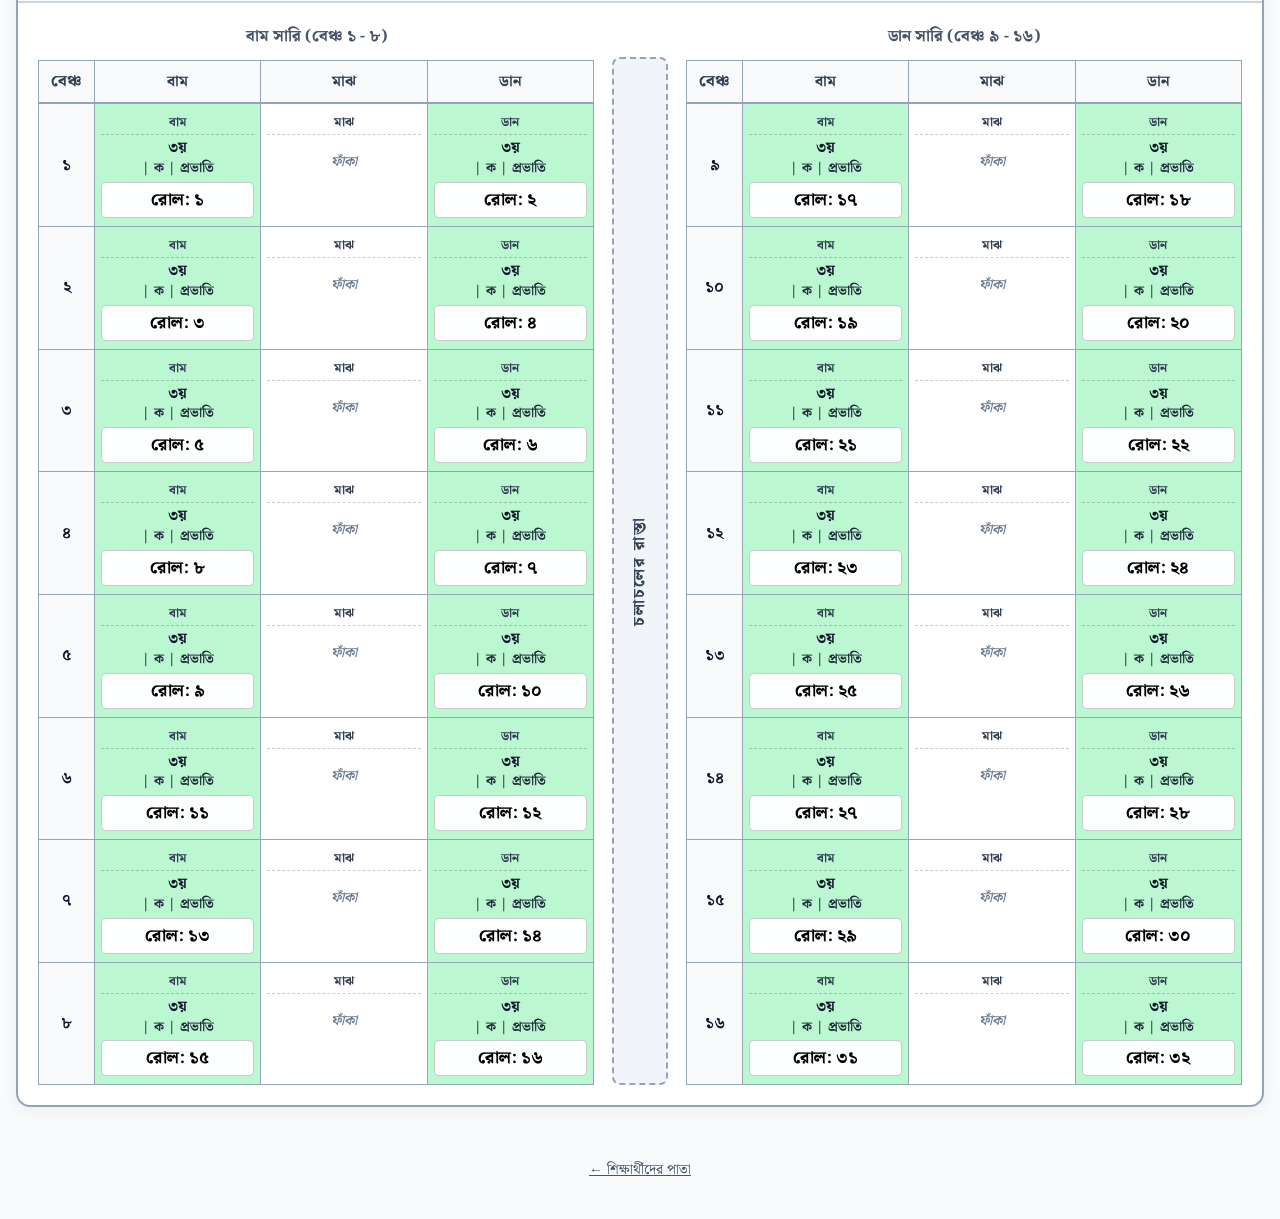
==== commit 6cb38278: "Add school logo to header, favicon, printouts and Word export Co-Authored-By: Claude Opus 5.5 <norep" ====
--- a/admin.html
+++ b/admin.html
@@ -8,6 +8,8 @@
 <link rel="preconnect" href="https://fonts.googleapis.com">
 <link rel="preconnect" href="https://fonts.gstatic.com" crossorigin>
 <link href="https://fonts.googleapis.com/css2?family=Noto+Serif+Bengali:wght@400;600;700;800&display=swap" rel="stylesheet">
+<link rel="icon" type="image/png" href="assets/favicon.png">
+<link rel="apple-touch-icon" href="assets/apple-touch-icon.png">
 <link rel="stylesheet" href="assets/style.css">
 </head>
 <body class="is-admin">
@@ -15,9 +17,12 @@
 <header class="site-header">
   <div class="wrap">
     <div class="header-top">
-      <div>
-        <h1 class="school-title"><span id="schoolName">আসনবিন্যাস</span><span class="admin-badge">এডমিন</span></h1>
-        <div class="school-subtitle" id="planTitleHead">লোড হচ্ছে…</div>
+      <div class="brand">
+        <img class="school-logo" src="assets/logo.jpg" alt="বিদ্যালয়ের লোগো" width="84" height="84">
+        <div>
+          <h1 class="school-title"><span id="schoolName">আসনবিন্যাস</span><span class="admin-badge">এডমিন</span></h1>
+          <div class="school-subtitle" id="planTitleHead">লোড হচ্ছে…</div>
+        </div>
       </div>
       <div class="shift-tabs" id="sessionTabs"></div>
     </div>
--- a/assets/style.css
+++ b/assets/style.css
@@ -27,6 +27,8 @@
 /* ---------- Header ---------- */
 .site-header { background: linear-gradient(135deg, #0f172a 0%, #1e293b 100%); color: #fff; padding: 24px 0; box-shadow: 0 4px 20px rgba(0,0,0,0.15); border-bottom: 5px solid var(--accent); }
 .header-top { display: flex; justify-content: space-between; align-items: center; flex-wrap: wrap; gap: 18px; }
+.brand { display: flex; align-items: center; gap: 16px; min-width: 0; }
+.school-logo { width: 84px; height: 84px; flex-shrink: 0; border-radius: 50%; background: #fff; padding: 4px; object-fit: contain; box-shadow: 0 0 0 3px rgba(255,255,255,0.25), 0 4px 14px rgba(0,0,0,0.35); }
 .school-title { font-size: clamp(22px, 4vw, 32px); font-weight: 800; color: #fff; margin: 0; display: flex; align-items: center; gap: 12px; flex-wrap: wrap; line-height: 1.4; }
 .est-badge { font-size: 14px; font-weight: 700; background: rgba(255,255,255,0.15); border: 1px solid rgba(255,255,255,0.3); padding: 2px 10px; border-radius: 20px; color: #38bdf8; }
 .admin-badge { font-size: 14px; font-weight: 800; background: #f59e0b; color: #000; padding: 2px 12px; border-radius: 20px; }
@@ -201,6 +203,8 @@
 @media (max-width: 640px) {
   body { font-size: 16px; }
   .shift-tabs { width: 100%; }
+  .brand { gap: 12px; align-items: flex-start; }
+  .school-logo { width: 60px; height: 60px; padding: 3px; }
   .shift-btn { flex: 1; min-width: 140px; }
   .room-header { padding: 14px; }
   .room-meta { display: block; margin-left: 0; }
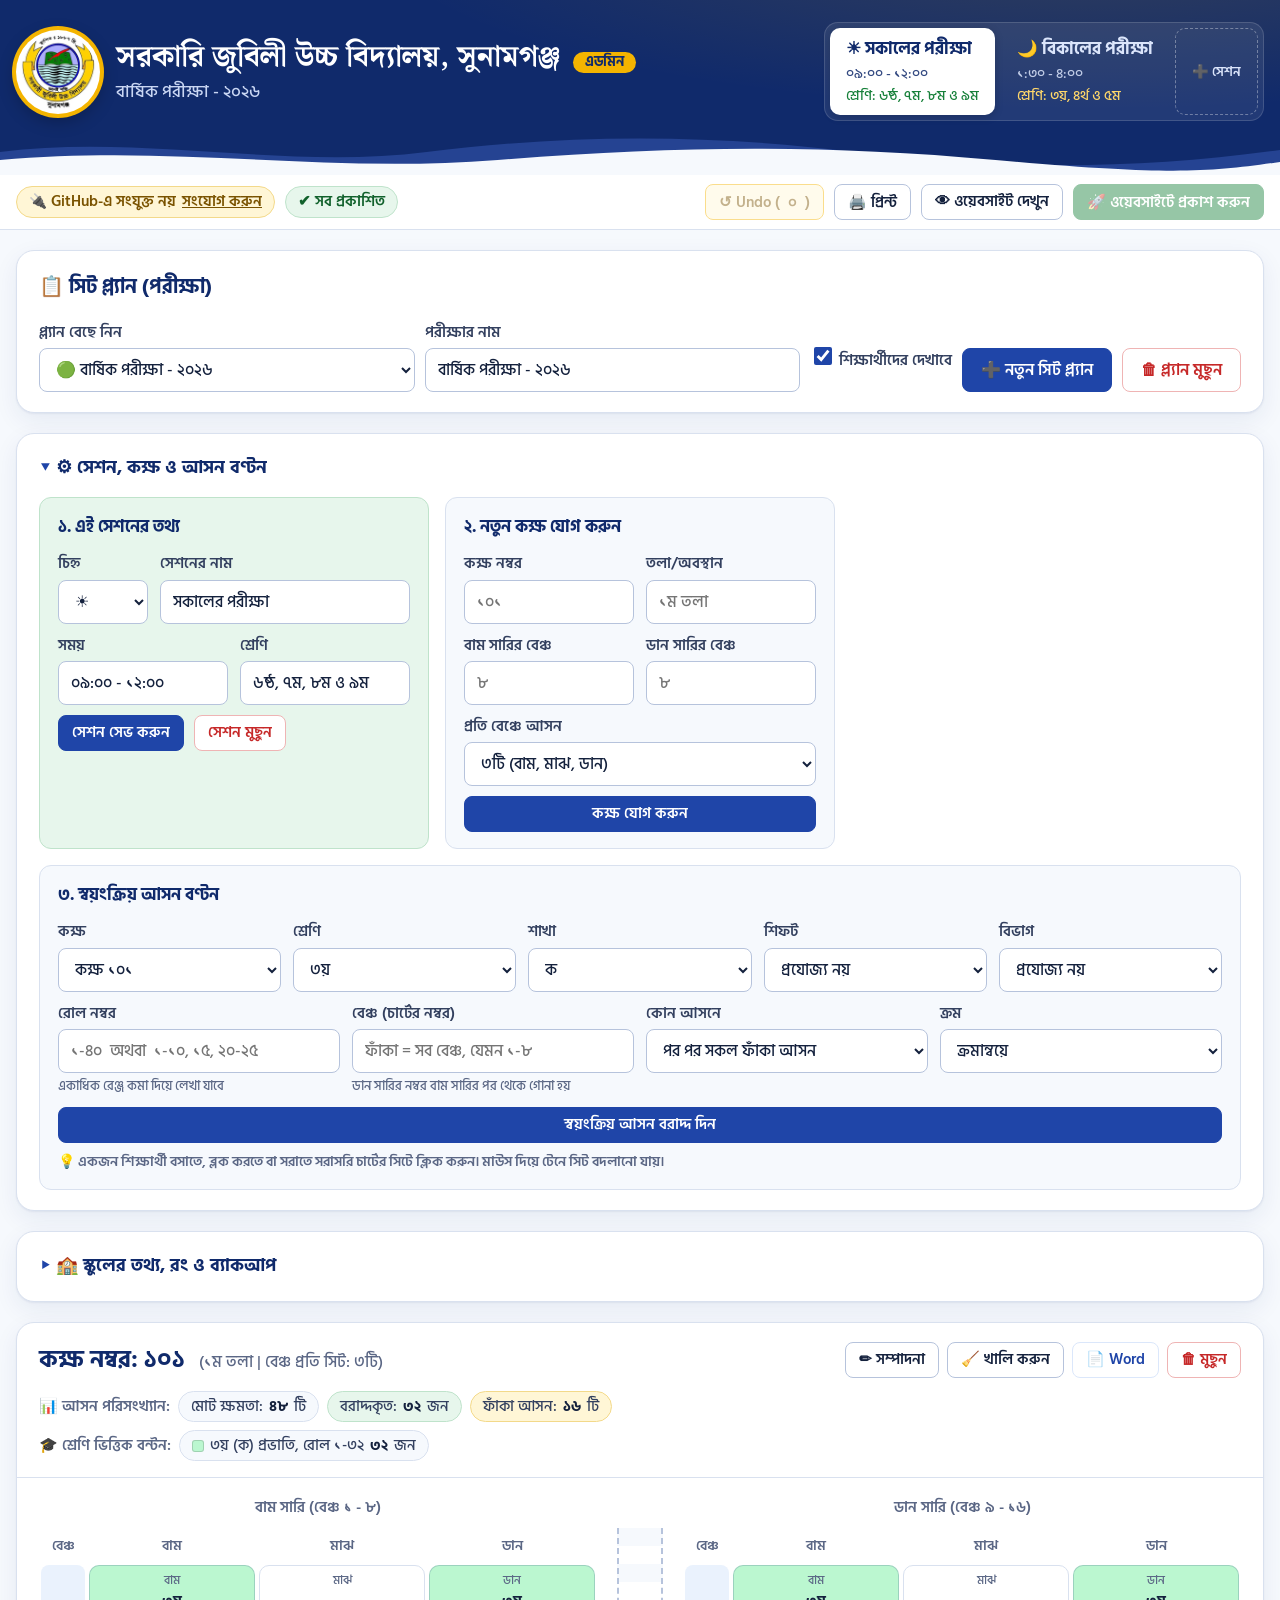
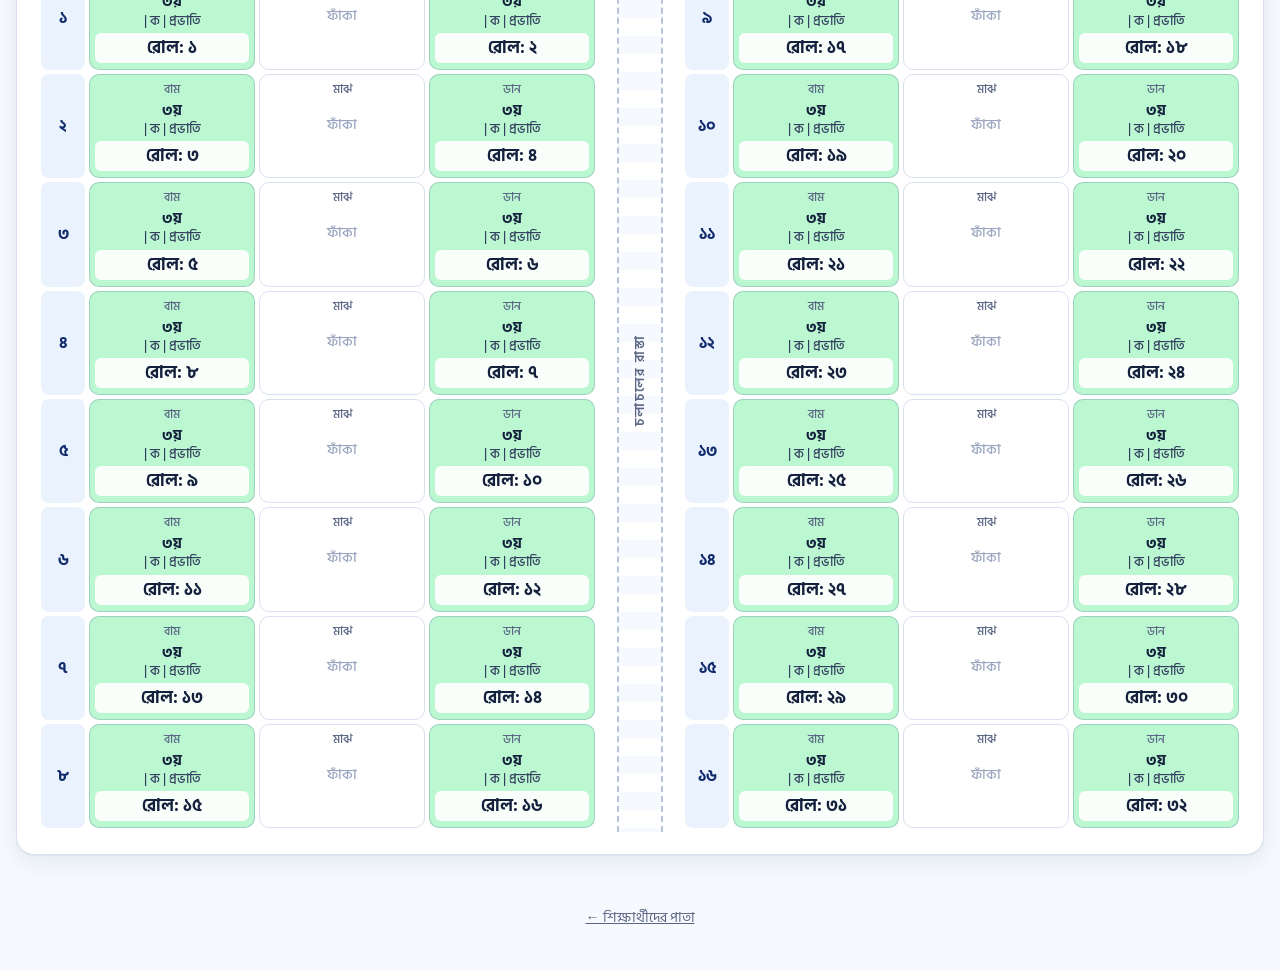
==== commit a945228a: "Modern redesign: logo-coloured theme, seat ticket, compact phone map - New palette from the school l" ====
--- a/admin.html
+++ b/admin.html
@@ -4,10 +4,11 @@
 <meta charset="UTF-8">
 <meta name="viewport" content="width=device-width, initial-scale=1.0">
 <meta name="robots" content="noindex">
+<meta name="theme-color" content="#102a6b">
 <title>এডমিন প্যানেল - আসনবিন্যাস</title>
 <link rel="preconnect" href="https://fonts.googleapis.com">
 <link rel="preconnect" href="https://fonts.gstatic.com" crossorigin>
-<link href="https://fonts.googleapis.com/css2?family=Noto+Serif+Bengali:wght@400;600;700;800&display=swap" rel="stylesheet">
+<link href="https://fonts.googleapis.com/css2?family=Hind+Siliguri:wght@400;500;600;700&family=Noto+Serif+Bengali:wght@700&display=swap" rel="stylesheet">
 <link rel="icon" type="image/png" href="assets/favicon.png">
 <link rel="apple-touch-icon" href="assets/apple-touch-icon.png">
 <link rel="stylesheet" href="assets/style.css">
@@ -27,6 +28,10 @@
       <div class="shift-tabs" id="sessionTabs"></div>
     </div>
   </div>
+  <svg class="wave" viewBox="0 0 1440 46" preserveAspectRatio="none" aria-hidden="true">
+    <path d="M0 22 C 160 4 320 40 480 22 S 800 4 960 22 S 1280 40 1440 20 V46 H0 Z" fill="#3f63c2" opacity="0.45"/>
+    <path d="M0 30 C 200 14 360 44 560 30 S 920 14 1120 30 S 1360 42 1440 32 V46 H0 Z" fill="#f6f9fd"/>
+  </svg>
 </header>
 
 <div class="status-bar">
--- a/assets/style.css
+++ b/assets/style.css
@@ -1,226 +1,335 @@
+/* ============================================================
+   সরকারি জুবিলী উচ্চ বিদ্যালয় — আসনবিন্যাস
+   রং লোগো থেকে: গভীর নীল, বইয়ের সবুজ, ফিতার গাঁদা-হলুদ, হাওরের জল
+   ============================================================ */
 :root {
-  --ink: #0f172a;
-  --ink-soft: #334155;
-  --muted: #475569;
-  --paper: #f8fafc;
+  --blue-900: #102a6b;
+  --blue-800: #17378a;
+  --blue-700: #1f45a8;
+  --blue-100: #dbe7fb;
+  --water: #eaf2fd;
+  --green-700: #17803a;
+  --green-50: #e7f6ec;
+  --marigold: #f4b400;
+  --marigold-600: #d99a00;
+  --marigold-50: #fff6d6;
+  --red-700: #c62828;
+  --red-50: #fdecec;
+  --ink: #14213d;
+  --ink-soft: #33405f;
+  --muted: #5b6785;
+  --line: #d9e1ef;
+  --line-strong: #b6c3dc;
+  --paper: #f6f9fd;
   --card: #ffffff;
-  --line: #cbd5e1;
-  --line-strong: #94a3b8;
-  --accent: #047857;
-  --accent-dark: #065f46;
-  --accent-light: #ecfdf5;
-  --bad: #dc2626;
-  --warn: #d97706;
-  --blue: #1d4ed8;
-  --blocked-bg: #fef2f2;
-  --blocked-border: #fca5a5;
-  --font: 'SolaimanLipi', 'Kalpurush', 'Noto Serif Bengali', serif;
+  --radius-lg: 18px;
+  --radius: 12px;
+  --radius-sm: 8px;
+  --shadow: 0 1px 2px rgba(16,42,107,0.06), 0 8px 24px rgba(16,42,107,0.07);
+  --font: 'Hind Siliguri', 'SolaimanLipi', 'Kalpurush', 'Nirmala UI', sans-serif;
+  --font-heritage: 'Noto Serif Bengali', 'SolaimanLipi', serif;
+
+  /* পুরনো নামের সাথে সামঞ্জস্য */
+  --accent: var(--blue-700);
+  --bad: var(--red-700);
+  --blocked-bg: var(--red-50);
 }
 
 * { box-sizing: border-box; -webkit-print-color-adjust: exact; print-color-adjust: exact; }
 html { -webkit-text-size-adjust: 100%; }
-body { margin: 0; background: var(--paper); color: var(--ink); font-family: var(--font); font-size: 17px; line-height: 1.7; }
-.wrap { max-width: 1320px; margin: 0 auto; padding: 0 16px; }
+body { margin: 0; background: var(--paper); color: var(--ink); font-family: var(--font); font-size: 17px; line-height: 1.6; }
+.wrap { max-width: 1280px; margin: 0 auto; padding: 0 16px; }
+.narrow { max-width: 860px; }
 [hidden] { display: none !important; }
 button, input, select { font-family: inherit; }
-
-/* ---------- Header ---------- */
-.site-header { background: linear-gradient(135deg, #0f172a 0%, #1e293b 100%); color: #fff; padding: 24px 0; box-shadow: 0 4px 20px rgba(0,0,0,0.15); border-bottom: 5px solid var(--accent); }
-.header-top { display: flex; justify-content: space-between; align-items: center; flex-wrap: wrap; gap: 18px; }
+a { color: var(--blue-700); }
+:focus-visible { outline: 3px solid var(--marigold); outline-offset: 2px; }
+
+/* ---------- হেডার ---------- */
+.site-header { position: relative; background: var(--blue-900); color: #fff; padding: 22px 0 54px; }
+.site-header::before { content: ''; position: absolute; inset: 0; background: radial-gradient(1200px 300px at 85% -40%, rgba(244,180,0,0.16), transparent 60%); pointer-events: none; }
+.header-top { position: relative; display: flex; justify-content: space-between; align-items: center; flex-wrap: wrap; gap: 18px; }
 .brand { display: flex; align-items: center; gap: 16px; min-width: 0; }
-.school-logo { width: 84px; height: 84px; flex-shrink: 0; border-radius: 50%; background: #fff; padding: 4px; object-fit: contain; box-shadow: 0 0 0 3px rgba(255,255,255,0.25), 0 4px 14px rgba(0,0,0,0.35); }
-.school-title { font-size: clamp(22px, 4vw, 32px); font-weight: 800; color: #fff; margin: 0; display: flex; align-items: center; gap: 12px; flex-wrap: wrap; line-height: 1.4; }
-.est-badge { font-size: 14px; font-weight: 700; background: rgba(255,255,255,0.15); border: 1px solid rgba(255,255,255,0.3); padding: 2px 10px; border-radius: 20px; color: #38bdf8; }
-.admin-badge { font-size: 14px; font-weight: 800; background: #f59e0b; color: #000; padding: 2px 12px; border-radius: 20px; }
-.school-subtitle { font-size: 18px; color: #cbd5e1; margin-top: 4px; font-weight: 600; }
+.school-logo { width: 84px; height: 84px; flex-shrink: 0; border-radius: 50%; background: #fff; padding: 4px; object-fit: contain; box-shadow: 0 0 0 4px var(--marigold), 0 6px 18px rgba(0,0,0,0.3); }
+.school-title { font-family: var(--font-heritage); font-size: clamp(21px, 3.6vw, 30px); font-weight: 700; color: #fff; margin: 0; display: flex; align-items: baseline; gap: 10px 12px; flex-wrap: wrap; line-height: 1.35; }
+.est-badge { font-family: var(--font); font-size: 14px; font-weight: 500; color: #ffd76a; }
+.admin-badge { font-family: var(--font); font-size: 14px; font-weight: 700; background: var(--marigold); color: var(--blue-900); padding: 1px 12px; border-radius: 20px; }
+.school-subtitle { font-size: 17px; color: #c9d6f3; margin-top: 2px; font-weight: 500; }
 .plan-picker { margin-top: 8px; }
-.plan-picker select { height: 40px; border-radius: 8px; border: 1px solid rgba(255,255,255,0.35); background: rgba(255,255,255,0.12); color: #fff; font-weight: 700; font-size: 16px; padding: 0 10px; max-width: 100%; }
-.plan-picker select option { color: #000; }
-
-.shift-tabs { display: flex; background: rgba(255,255,255,0.1); padding: 6px; border-radius: 12px; gap: 8px; border: 1px solid rgba(255,255,255,0.15); flex-wrap: wrap; }
-.shift-btn { border: 1px solid transparent; background: transparent; color: #e2e8f0; padding: 10px 18px; border-radius: 8px; font-weight: 700; cursor: pointer; text-align: left; transition: all 0.2s ease; min-width: 170px; }
-.shift-btn .btn-title { font-size: 17px; display: block; font-weight: 800; }
-.shift-btn .btn-time { font-size: 14px; display: block; opacity: 0.9; font-weight: 500; }
-.shift-btn .btn-classes { font-size: 13.5px; display: block; color: #38bdf8; font-weight: 700; }
-.shift-btn.active { background: var(--accent); color: #fff; border-color: rgba(255,255,255,0.3); box-shadow: 0 3px 10px rgba(4,120,87,0.4); }
-.shift-btn.active .btn-classes { color: #fef08a; }
-.shift-btn.add { min-width: 0; border: 1.5px dashed rgba(255,255,255,0.4); text-align: center; font-size: 16px; }
-
-/* ---------- Search ---------- */
-.search-card { background: linear-gradient(135deg, #065f46 0%, #047857 100%); color: #fff; border-radius: 14px; padding: 22px; margin: 22px 0 10px; box-shadow: 0 8px 24px rgba(4,120,87,0.25); }
-.search-title { margin: 0 0 14px; font-size: 21px; font-weight: 800; border-bottom: 1px solid rgba(255,255,255,0.2); padding-bottom: 10px; }
-.search-grid { display: grid; grid-template-columns: repeat(auto-fit, minmax(150px, 1fr)); gap: 12px; align-items: end; }
-.search-grid .field { margin: 0; }
-.search-grid .field label { color: #e2e8f0; }
-.search-grid .field input, .search-grid .field select { border-color: rgba(255,255,255,0.4); }
-.btn.btn-search { background: #f59e0b; border-color: #f59e0b; color: #000; width: 100%; font-size: 17px; }
-.btn.btn-search:hover { background: #d97706; border-color: #d97706; color: #fff; }
-
-.search-result-box { background: #fff; color: var(--ink); border: 2px solid #f59e0b; border-radius: 12px; padding: 18px; margin-top: 16px; animation: fadeIn 0.3s ease-in-out; }
-.result-header { font-size: 19px; font-weight: 800; color: var(--accent-dark); border-bottom: 1.5px solid var(--line); padding-bottom: 8px; margin-bottom: 12px; }
-.result-header.bad { color: var(--bad); }
-.result-details { display: grid; grid-template-columns: repeat(auto-fit, minmax(190px, 1fr)); gap: 10px; }
-.result-item { background: #f8fafc; padding: 9px 13px; border-radius: 8px; border: 1px solid #e2e8f0; }
-.result-item span { display: block; font-size: 13px; color: var(--muted); font-weight: 700; }
-.result-item strong { font-size: 18px; color: var(--ink); font-weight: 800; }
-.result-block + .result-block { margin-top: 16px; padding-top: 14px; border-top: 2px dashed var(--line); }
-.result-actions { margin-top: 12px; }
-
-/* ---------- Generic UI ---------- */
-.ctrl-bar { display: flex; justify-content: space-between; align-items: center; margin: 18px 0; flex-wrap: wrap; gap: 12px; }
+.plan-picker select { height: 40px; border-radius: var(--radius-sm); border: 1px solid rgba(255,255,255,0.3); background: rgba(255,255,255,0.1); color: #fff; font-weight: 600; font-size: 16px; padding: 0 10px; max-width: 100%; }
+.plan-picker select option { color: var(--ink); }
+.wave { position: absolute; left: 0; right: 0; bottom: -1px; width: 100%; height: 46px; display: block; }
+
+/* ---------- সেশন ট্যাব ---------- */
+.shift-tabs { display: flex; gap: 6px; flex-wrap: wrap; padding: 5px; border-radius: 14px; background: rgba(255,255,255,0.08); border: 1px solid rgba(255,255,255,0.14); }
+.shift-btn { border: 0; background: transparent; color: #dbe5fb; padding: 8px 16px; border-radius: 10px; font-weight: 600; cursor: pointer; text-align: left; min-width: 160px; transition: background-color 0.15s; }
+.shift-btn:hover { background: rgba(255,255,255,0.08); }
+.shift-btn .btn-title { font-size: 16.5px; display: block; font-weight: 700; }
+.shift-btn .btn-time { font-size: 14px; display: block; opacity: 0.85; font-weight: 500; }
+.shift-btn .btn-classes { font-size: 13.5px; display: block; color: #ffd76a; font-weight: 500; }
+.shift-btn.active { background: #fff; color: var(--blue-900); box-shadow: 0 2px 8px rgba(0,0,0,0.18); }
+.shift-btn.active .btn-classes { color: var(--green-700); }
+.shift-btn.add { min-width: 0; border: 1.5px dashed rgba(255,255,255,0.35); text-align: center; }
+/* হালকা পটভূমিতে ট্যাব */
+.tabs-light .shift-tabs { background: var(--water); border-color: var(--line); }
+.tabs-light .shift-btn { color: var(--ink-soft); }
+.tabs-light .shift-btn:hover { background: #fff; }
+.tabs-light .shift-btn .btn-classes { color: var(--muted); }
+.tabs-light .shift-btn.active { background: var(--blue-700); color: #fff; }
+.tabs-light .shift-btn.active .btn-classes { color: #ffd76a; }
+
+/* ---------- খোঁজা (হিরো) ---------- */
+.finder { position: relative; margin-top: -30px; background: var(--card); border-radius: var(--radius-lg); box-shadow: var(--shadow); padding: 24px 26px 20px; border-top: 5px solid var(--marigold); }
+.finder h2 { margin: 0 0 4px; font-size: clamp(24px, 4vw, 30px); font-weight: 700; color: var(--blue-900); line-height: 1.3; }
+.finder .lead { margin: 0 0 16px; color: var(--muted); font-size: 16px; }
+.finder-row { display: grid; grid-template-columns: 1.2fr 1fr auto; gap: 12px; align-items: end; }
+.finder-row .field { margin: 0; }
+.finder-row .field input, .finder-row .field select { height: 52px; font-size: 18px; }
+.btn.btn-search { height: 52px; padding: 0 28px; font-size: 18px; background: var(--marigold); border-color: var(--marigold); color: var(--blue-900); }
+.btn.btn-search:hover { background: var(--marigold-600); border-color: var(--marigold-600); }
+.finder details { margin-top: 12px; }
+.finder summary { cursor: pointer; color: var(--blue-700); font-weight: 600; font-size: 15.5px; width: max-content; }
+.finder .more-grid { display: grid; grid-template-columns: repeat(3, 1fr); gap: 12px; margin-top: 10px; }
+.finder .more-grid .field { margin: 0; }
+.finder .more-hint { margin: 8px 0 0; color: var(--muted); font-size: 14px; }
+
+.result-area { margin-top: 18px; }
+.result-msg { border-radius: var(--radius); padding: 14px 18px; font-weight: 600; background: var(--water); color: var(--blue-900); }
+.result-msg.bad { background: var(--red-50); color: var(--red-700); }
+.result-msg p { margin: 4px 0 0; font-weight: 500; color: var(--ink-soft); }
+
+/* ---------- আসন টিকিট ---------- */
+.ticket { display: grid; grid-template-columns: 1fr 240px; background: var(--card); border-radius: var(--radius-lg); box-shadow: var(--shadow); overflow: hidden; border: 1px solid var(--line); animation: rise 0.35s ease-out; }
+.ticket + .ticket { margin-top: 16px; }
+.ticket-main { padding: 22px 24px 18px; }
+.ticket-who { display: flex; align-items: center; gap: 10px; flex-wrap: wrap; font-size: 17px; color: var(--ink-soft); font-weight: 500; }
+.ticket-who b { color: var(--ink); font-weight: 700; }
+.ticket-who .roll { background: var(--marigold-50); color: var(--blue-900); border: 1.5px solid var(--marigold); padding: 0 12px; border-radius: 20px; font-weight: 700; }
+.ticket-grid { display: grid; grid-template-columns: repeat(3, 1fr); gap: 10px; margin: 16px 0 14px; }
+.ticket-cell { background: var(--water); border-radius: var(--radius); padding: 10px 14px 12px; }
+.ticket-cell span { display: block; font-size: 14px; color: var(--muted); font-weight: 500; }
+.ticket-cell strong { display: block; font-size: clamp(30px, 6vw, 42px); line-height: 1.1; font-weight: 700; color: var(--blue-900); margin-top: 2px; }
+.ticket-cell small { display: block; font-size: 14.5px; color: var(--ink-soft); font-weight: 500; margin-top: 2px; }
+.ticket-cell.key { background: var(--marigold-50); box-shadow: inset 0 0 0 2px var(--marigold); }
+.ticket-when { font-size: 16px; color: var(--ink-soft); font-weight: 500; }
+.ticket-when b { color: var(--ink); font-weight: 600; }
+.ticket-actions { display: flex; gap: 8px; flex-wrap: wrap; margin-top: 14px; }
+.ticket-stub { position: relative; background: var(--blue-900); color: #c9d6f3; padding: 18px 16px; display: flex; flex-direction: column; align-items: center; gap: 8px; border-left: 2px dashed rgba(255,255,255,0.35); }
+.ticket-stub::before, .ticket-stub::after { content: ''; position: absolute; left: -13px; width: 24px; height: 24px; border-radius: 50%; background: var(--paper); }
+.ticket-stub::before { top: -12px; }
+.ticket-stub::after { bottom: -12px; }
+.ticket-stub .stub-title { font-size: 14px; font-weight: 600; text-align: center; }
+
+/* ছোট কক্ষ-নকশা (টিকিটের ভেতরে) */
+.mapette { display: flex; gap: 8px; justify-content: center; }
+.mapette-side { display: flex; flex-direction: column; gap: 3px; }
+.mapette-row { display: flex; gap: 2px; align-items: center; }
+.mapette-row i { display: block; width: 12px; height: 9px; border-radius: 2px; background: rgba(255,255,255,0.18); }
+.mapette-row i.on { background: var(--marigold); box-shadow: 0 0 0 2px #fff; width: 14px; height: 11px; }
+.mapette-row em { font-style: normal; font-size: 10px; width: 16px; text-align: right; color: #9fb2de; margin-right: 2px; }
+.mapette-row.hit em { color: var(--marigold); font-weight: 700; }
+.mapette-aisle { width: 2px; background: repeating-linear-gradient(to bottom, rgba(255,255,255,0.35) 0 4px, transparent 4px 8px); }
+
+/* ---------- সাধারণ উপাদান ---------- */
+.section-head { display: flex; justify-content: space-between; align-items: flex-end; gap: 12px; flex-wrap: wrap; margin: 38px 0 14px; }
+.section-head h2 { margin: 0; font-size: 22px; font-weight: 700; color: var(--blue-900); }
+.section-head p { margin: 2px 0 0; color: var(--muted); font-size: 15px; }
+.ctrl-bar { display: flex; justify-content: space-between; align-items: center; margin: 16px 0; flex-wrap: wrap; gap: 12px; }
 .ctrl-group { display: flex; gap: 10px; flex-wrap: wrap; align-items: center; }
 
 .field { flex: 1; margin-bottom: 10px; min-width: 0; }
-.field label { display: block; font-size: 14.5px; font-weight: 800; color: var(--ink-soft); margin-bottom: 5px; }
-.field input, .field select, .field textarea { width: 100%; height: 44px; padding: 0 12px; border: 1.5px solid var(--line-strong); border-radius: 8px; font-size: 16px; background: #fff; font-weight: 600; color: #000; }
-.field input:focus, .field select:focus { border-color: var(--accent); outline: none; box-shadow: 0 0 0 3px rgba(4,120,87,0.15); }
-.field .hint { font-size: 13px; color: var(--muted); font-weight: 600; margin-top: 3px; display: block; }
+.field label { display: block; font-size: 14.5px; font-weight: 600; color: var(--ink-soft); margin-bottom: 4px; }
+.field input, .field select { width: 100%; height: 44px; padding: 0 12px; border: 1.5px solid var(--line-strong); border-radius: var(--radius-sm); font-size: 16px; background: #fff; font-weight: 500; color: var(--ink); }
+.field input:focus, .field select:focus { border-color: var(--blue-700); outline: none; box-shadow: 0 0 0 3px rgba(31,69,168,0.18); }
+.field .hint { font-size: 13px; color: var(--muted); font-weight: 500; margin-top: 3px; display: block; }
 .field-row { display: flex; gap: 12px; flex-wrap: wrap; }
 .field-row > .field { min-width: 130px; }
-.check { display: inline-flex; align-items: center; gap: 8px; font-weight: 700; font-size: 15px; cursor: pointer; }
-.check input { width: 18px; height: 18px; }
-
-.btn { height: 44px; padding: 0 20px; border: 1.5px solid var(--line-strong); border-radius: 8px; background: #fff; color: var(--ink); font-size: 16px; font-weight: 800; cursor: pointer; display: inline-flex; align-items: center; justify-content: center; gap: 8px; transition: background 0.15s, border-color 0.15s; text-decoration: none; white-space: nowrap; }
-.btn:hover { background: #f1f5f9; border-color: #64748b; }
-.btn:disabled { opacity: 0.5; cursor: not-allowed; }
-.btn-primary { background: var(--accent); border-color: var(--accent); color: #fff; }
-.btn-primary:hover { background: var(--accent-dark); border-color: var(--accent-dark); }
-.btn-danger { background: var(--bad); border-color: var(--bad); color: #fff; }
-.btn-danger:hover { background: #b91c1c; border-color: #b91c1c; }
-.btn-warning { background: var(--warn); border-color: var(--warn); color: #fff; }
-.btn-warning:hover { background: #b45309; border-color: #b45309; }
-.btn-doc { background: var(--blue); border-color: var(--blue); color: #fff; }
-.btn-doc:hover { background: #1e40af; border-color: #1e40af; }
-.btn-publish { background: #7c3aed; border-color: #7c3aed; color: #fff; }
-.btn-publish:hover { background: #6d28d9; border-color: #6d28d9; }
-.btn-sm { height: 36px; padding: 0 14px; font-size: 15px; border-radius: 6px; }
-.btn-xs { height: 28px; padding: 0 9px; font-size: 13px; border-radius: 5px; }
-
-/* ---------- Admin cards ---------- */
-.admin-card { background: #fff; border: 2px solid var(--line-strong); border-radius: 14px; padding: 22px; margin-bottom: 22px; box-shadow: 0 4px 16px rgba(0,0,0,0.05); }
-.admin-title { margin: 0 0 14px; font-size: 22px; color: var(--accent); font-weight: 800; }
-.admin-grid { display: grid; grid-template-columns: repeat(auto-fit, minmax(320px, 1fr)); gap: 18px; }
-.admin-box { background: #f8fafc; padding: 18px; border-radius: 12px; border: 1.5px solid var(--line); }
-.admin-box h4 { margin: 0 0 12px; font-size: 17px; color: var(--ink-soft); border-bottom: 2px solid var(--line-strong); padding-bottom: 7px; font-weight: 800; }
+.check { display: inline-flex; align-items: center; gap: 8px; font-weight: 600; font-size: 15px; cursor: pointer; }
+.check input { width: 18px; height: 18px; accent-color: var(--blue-700); }
+
+.btn { height: 44px; padding: 0 18px; border: 1.5px solid var(--line-strong); border-radius: var(--radius-sm); background: #fff; color: var(--ink); font-size: 16px; font-weight: 600; cursor: pointer; display: inline-flex; align-items: center; justify-content: center; gap: 8px; transition: background-color 0.15s, border-color 0.15s; text-decoration: none; white-space: nowrap; }
+.btn:hover { background: var(--water); border-color: var(--blue-700); }
+.btn:disabled { opacity: 0.45; cursor: not-allowed; }
+.btn-primary { background: var(--blue-700); border-color: var(--blue-700); color: #fff; }
+.btn-primary:hover { background: var(--blue-800); border-color: var(--blue-800); }
+.btn-danger { background: #fff; border-color: #efb4b4; color: var(--red-700); }
+.btn-danger:hover { background: var(--red-50); border-color: var(--red-700); }
+.btn-warning { background: var(--marigold-50); border-color: var(--marigold); color: #7a5300; }
+.btn-warning:hover { background: #ffeeb0; border-color: var(--marigold-600); }
+.btn-doc { background: #fff; border-color: var(--blue-100); color: var(--blue-700); }
+.btn-publish { background: var(--green-700); border-color: var(--green-700); color: #fff; }
+.btn-publish:hover { background: #126a30; border-color: #126a30; }
+.btn-ghost-light { background: rgba(255,255,255,0.12); border-color: rgba(255,255,255,0.4); color: #fff; }
+.btn-sm { height: 36px; padding: 0 13px; font-size: 15px; }
+.btn-xs { height: 28px; padding: 0 9px; font-size: 13px; border-radius: 6px; }
+
+/* ---------- এডমিন ---------- */
+.admin-card { background: var(--card); border: 1px solid var(--line); border-radius: var(--radius-lg); padding: 20px 22px; margin-bottom: 20px; box-shadow: var(--shadow); }
+.admin-title { margin: 0 0 14px; font-size: 20px; color: var(--blue-900); font-weight: 700; }
+.admin-grid { display: grid; grid-template-columns: repeat(auto-fit, minmax(320px, 1fr)); gap: 16px; }
+.admin-box { background: var(--paper); padding: 16px 18px; border-radius: var(--radius); border: 1px solid var(--line); }
+.admin-box h4 { margin: 0 0 12px; font-size: 16.5px; color: var(--blue-900); font-weight: 700; }
 .admin-box.wide { grid-column: 1 / -1; }
-.admin-box.green { background: #f0fdf4; border-color: #86efac; }
-.admin-box.blue { background: #f0f9ff; border-color: #7dd3fc; }
-.admin-box.amber { background: #fffbeb; border-color: #fcd34d; }
-
-.status-bar { position: sticky; top: 0; z-index: 50; background: #fff; border-bottom: 2px solid var(--line); box-shadow: 0 2px 10px rgba(0,0,0,0.06); }
-.status-bar .wrap { display: flex; align-items: center; justify-content: space-between; gap: 10px; padding-top: 10px; padding-bottom: 10px; flex-wrap: wrap; }
-.pill { display: inline-flex; align-items: center; gap: 6px; padding: 4px 12px; border-radius: 20px; font-size: 14.5px; font-weight: 800; border: 1.5px solid var(--line); background: #f8fafc; color: var(--muted); }
-.pill.ok { background: #dcfce7; border-color: #86efac; color: #166534; }
-.pill.warn { background: #fef3c7; border-color: #fcd34d; color: #92400e; }
-.pill.bad { background: #fee2e2; border-color: #fca5a5; color: #991b1b; }
+.admin-box.green { background: var(--green-50); border-color: #bfe3cb; }
+.admin-box.blue { background: var(--water); border-color: var(--blue-100); }
+.admin-box.amber { background: var(--marigold-50); border-color: #f3d98a; }
+.admin-box h4[style] { color: var(--blue-900) !important; }
+
+.status-bar { position: sticky; top: 0; z-index: 50; background: rgba(255,255,255,0.94); backdrop-filter: blur(8px); border-bottom: 1px solid var(--line); }
+.status-bar .wrap { display: flex; align-items: center; justify-content: space-between; gap: 10px; padding-top: 9px; padding-bottom: 9px; flex-wrap: wrap; }
+.pill { display: inline-flex; align-items: center; gap: 6px; padding: 3px 12px; border-radius: 20px; font-size: 14.5px; font-weight: 600; border: 1px solid var(--line); background: var(--paper); color: var(--muted); }
+.pill.ok { background: var(--green-50); border-color: #bfe3cb; color: #11612c; }
+.pill.warn { background: var(--marigold-50); border-color: #f3d98a; color: #7a5300; }
+.pill.bad { background: var(--red-50); border-color: #efb4b4; color: var(--red-700); }
 .pill button { border: none; background: none; color: inherit; font: inherit; text-decoration: underline; cursor: pointer; padding: 0; }
 
 .plan-bar { display: flex; gap: 10px; align-items: flex-end; flex-wrap: wrap; }
 .plan-bar .field { margin: 0; min-width: 220px; }
 
 .color-picker-grid { display: grid; grid-template-columns: repeat(auto-fill, minmax(140px, 1fr)); gap: 10px; }
-.color-item { display: flex; align-items: center; gap: 10px; background: #fff; padding: 7px 11px; border: 1px solid var(--line-strong); border-radius: 8px; }
-.color-item label { font-size: 15px; font-weight: 700; flex: 1; }
+.color-item { display: flex; align-items: center; gap: 10px; background: #fff; padding: 6px 10px; border: 1px solid var(--line); border-radius: var(--radius-sm); }
+.color-item label { font-size: 15px; font-weight: 600; flex: 1; }
 .color-item input[type="color"] { border: none; width: 34px; height: 34px; cursor: pointer; background: transparent; padding: 0; }
 
-details.tools > summary { cursor: pointer; font-weight: 800; font-size: 18px; color: var(--accent); list-style: none; }
-details.tools > summary::before { content: '▸ '; }
+details.tools > summary { cursor: pointer; font-weight: 700; font-size: 18px; color: var(--blue-900); list-style: none; }
+details.tools > summary::-webkit-details-marker { display: none; }
+details.tools > summary::before { content: '▸ '; color: var(--blue-700); }
 details.tools[open] > summary::before { content: '▾ '; }
 details.tools[open] > summary { margin-bottom: 14px; }
 
-/* ---------- Room layout ---------- */
-.room-card { background: #fff; border: 2px solid var(--line-strong); border-radius: 14px; margin-bottom: 28px; box-shadow: 0 4px 18px rgba(0,0,0,0.05); overflow: hidden; }
-.room-header { padding: 18px 22px; background: #f8fafc; border-bottom: 2px solid var(--line); }
+/* ---------- কক্ষ ---------- */
+.room-card { background: var(--card); border: 1px solid var(--line); border-radius: var(--radius-lg); margin-bottom: 24px; box-shadow: var(--shadow); overflow: hidden; }
+.room-header { padding: 18px 22px 16px; border-bottom: 1px solid var(--line); }
 .room-top-bar { display: flex; justify-content: space-between; align-items: center; gap: 10px; flex-wrap: wrap; }
-.room-title { font-size: 23px; font-weight: 800; color: var(--ink); }
-.room-meta { margin-left: 12px; color: var(--muted); font-size: 15.5px; font-weight: 700; }
+.room-title { font-size: 24px; font-weight: 700; color: var(--blue-900); }
+.room-meta { margin-left: 10px; color: var(--muted); font-size: 15.5px; font-weight: 500; }
 .room-actions { display: flex; gap: 8px; flex-wrap: wrap; }
 
-.room-summary-bar { background: #f0fdf4; border: 1.5px solid #86efac; border-radius: 10px; padding: 14px 18px; margin-top: 14px; font-size: 15.5px; color: #166534; display: flex; flex-direction: column; gap: 10px; }
-.summary-group { display: flex; flex-wrap: wrap; gap: 10px; align-items: center; }
-.summary-title { font-weight: 800; color: #15803d; min-width: 140px; }
-.summary-chip { display: inline-flex; align-items: center; gap: 6px; background: #fff; padding: 5px 14px; border-radius: 8px; border: 1.5px solid #86efac; font-size: 15px; font-weight: 700; }
-.summary-chip.neutral { border-color: #cbd5e1; background: #f8fafc; color: #475569; }
-.summary-chip.assigned { background: #dcfce7; }
-.summary-chip.empty { background: #fef3c7; border-color: #fde047; color: #854d0e; }
-.summary-chip.blocked { background: #fee2e2; border-color: #fca5a5; color: #991b1b; }
+.room-summary-bar { margin-top: 12px; display: flex; flex-direction: column; gap: 8px; font-size: 15px; }
+.summary-group { display: flex; flex-wrap: wrap; gap: 8px; align-items: center; }
+.summary-title { font-weight: 600; color: var(--muted); min-width: 130px; }
+.summary-chip { display: inline-flex; align-items: center; gap: 6px; background: var(--paper); padding: 3px 12px; border-radius: 20px; border: 1px solid var(--line); font-size: 14.5px; font-weight: 500; color: var(--ink-soft); }
+.summary-chip b { color: var(--ink); font-weight: 700; }
+.summary-chip.neutral { color: var(--muted); }
+.summary-chip.assigned { background: var(--green-50); border-color: #bfe3cb; }
+.summary-chip.empty { background: var(--marigold-50); border-color: #f3d98a; }
+.summary-chip.blocked { background: var(--red-50); border-color: #efb4b4; }
+.summary-chip .dot { width: 12px; height: 12px; border-radius: 3px; display: inline-block; border: 1px solid rgba(0,0,0,0.15); }
 
 .classroom-scroll { overflow-x: auto; -webkit-overflow-scrolling: touch; }
-.classroom-grid-wrapper { display: flex; padding: 20px; gap: 14px; align-items: stretch; min-width: 880px; }
+.classroom-grid-wrapper { display: flex; padding: 18px 20px 22px; gap: 14px; align-items: stretch; min-width: 880px; }
 .classroom-side { display: flex; flex-direction: column; min-width: 0; }
-.side-title { margin: 0 0 10px; color: var(--muted); text-align: center; font-size: 16px; font-weight: 800; }
-.classroom-aisle { width: 56px; display: flex; align-items: center; justify-content: center; background: #f1f5f9; border: 2px dashed #94a3b8; border-radius: 8px; margin: 34px 4px 0; flex-shrink: 0; }
-.aisle-text { font-size: 16px; font-weight: 800; color: #334155; letter-spacing: 2px; writing-mode: vertical-rl; transform: rotate(180deg); white-space: nowrap; user-select: none; }
-
-.bench-table { width: 100%; border-collapse: collapse; table-layout: fixed; line-height: normal; }
-.bench-table th, .bench-table td { border: 1.5px solid var(--line-strong); padding: 8px 6px; text-align: center; font-size: 15px; word-wrap: break-word; }
-.bench-table th { background: #f8fafc; color: var(--ink-soft); font-weight: 800; border-bottom-width: 2.5px; }
-.bench-table th:first-child, .bench-table td:first-child { width: 56px; background: #f8fafc; font-size: 16px; font-weight: 800; }
-
-.seat-cell { height: 92px; position: relative; background: #fff; user-select: none; vertical-align: top; padding-top: 5px; }
-.seat-cell.is-blocked { background: var(--blocked-bg) !important; }
-.seat-cell.drag-over { outline: 3px dashed var(--accent); outline-offset: -3px; background: #dcfce7 !important; }
-.seat-cell.seat-found { outline: 4px solid #f59e0b; outline-offset: -4px; animation: pulse 1.2s ease-in-out 4; }
-.seat-cell.swap-source { outline: 4px solid #7c3aed; outline-offset: -4px; }
+.side-title { margin: 0 0 8px; color: var(--muted); text-align: center; font-size: 15px; font-weight: 600; }
+.classroom-aisle { width: 46px; display: flex; align-items: center; justify-content: center; border-left: 2px dashed var(--line-strong); border-right: 2px dashed var(--line-strong); margin: 32px 4px 0; flex-shrink: 0; background: repeating-linear-gradient(180deg, var(--paper) 0 18px, #fff 18px 36px); }
+.aisle-text { font-size: 14px; font-weight: 600; color: var(--muted); letter-spacing: 2px; writing-mode: vertical-rl; transform: rotate(180deg); white-space: nowrap; user-select: none; }
+
+.bench-table { width: 100%; border-collapse: separate; border-spacing: 4px; table-layout: fixed; line-height: normal; }
+.bench-table th { color: var(--muted); font-weight: 600; font-size: 14px; padding: 2px 0 4px; }
+.bench-table th:first-child, .bench-table td:first-child { width: 44px; }
+.bench-table td:first-child { text-align: center; font-size: 16px; color: var(--blue-900); background: var(--water); border-radius: var(--radius-sm); }
+.bench-table td:first-child b { font-weight: 700; }
+
+.seat-cell { height: 88px; position: relative; background: #fff; user-select: none; vertical-align: top; text-align: center; padding: 5px 5px 6px; border: 1.5px solid var(--line); border-radius: 10px; }
+.seat-cell.has-student { border-color: rgba(16,42,107,0.18); }
+.seat-cell.is-blocked { background: repeating-linear-gradient(135deg, var(--red-50) 0 8px, #fff 8px 16px) !important; border-color: #efb4b4; }
+.seat-cell.drag-over { outline: 3px dashed var(--blue-700); outline-offset: -3px; background: var(--water) !important; }
+.seat-cell.seat-found { box-shadow: 0 0 0 4px var(--marigold), 0 0 0 7px rgba(244,180,0,0.3); border-color: var(--marigold); animation: glow 1.4s ease-in-out 3; z-index: 1; }
+.seat-cell.swap-source { box-shadow: 0 0 0 4px var(--blue-700); }
 body.is-admin .seat-cell { cursor: pointer; }
-body.is-admin .seat-cell:hover { filter: brightness(0.96); }
+body.is-admin .seat-cell:hover { border-color: var(--blue-700); }
 body.is-admin .seat-cell.has-student { cursor: grab; }
 
-.seat-pos-tag { font-size: 12.5px; color: #334155; display: block; border-bottom: 1px dashed rgba(0,0,0,0.2); margin-bottom: 4px; font-weight: 800; padding-bottom: 2px; }
-.s-card { display: flex; flex-direction: column; gap: 2px; text-align: center; pointer-events: none; }
-.s-cls { font-size: 15px; font-weight: 800; color: #0f172a; line-height: 1.25; }
-.s-detail { font-size: 13.5px; color: #1e293b; font-weight: 700; line-height: 1.25; min-height: 1em; }
-.s-roll { font-size: 17px; font-weight: 800; color: #000; margin-top: 3px; background: rgba(255,255,255,0.95); border-radius: 5px; padding: 3px 0; border: 1.5px solid rgba(0,0,0,0.2); }
-.seat-empty { color: #64748b; font-style: italic; font-size: 14px; display: block; margin-top: 16px; font-weight: 600; pointer-events: none; }
-.seat-blocked-text { color: var(--bad); font-weight: 800; font-size: 14px; display: block; margin-top: 16px; pointer-events: none; }
-
-.empty-state { text-align: center; padding: 50px 20px; color: var(--muted); font-size: 18px; font-weight: 700; background: #fff; border: 2px dashed var(--line-strong); border-radius: 14px; }
-
-/* ---------- Modal & toast ---------- */
-.modal-backdrop { position: fixed; inset: 0; background: rgba(15,23,42,0.55); z-index: 100; display: flex; align-items: flex-start; justify-content: center; padding: 6vh 14px; overflow-y: auto; }
-.modal { background: #fff; border-radius: 14px; width: 100%; max-width: 540px; box-shadow: 0 20px 50px rgba(0,0,0,0.3); animation: fadeIn 0.2s ease; }
-.modal-head { padding: 16px 20px; border-bottom: 2px solid var(--line); font-size: 20px; font-weight: 800; color: var(--accent-dark); display: flex; justify-content: space-between; align-items: center; }
-.modal-close { border: none; background: none; font-size: 24px; cursor: pointer; color: var(--muted); line-height: 1; }
+.seat-pos-tag { font-size: 12px; color: var(--muted); display: block; margin-bottom: 3px; font-weight: 500; }
+.s-card { display: flex; flex-direction: column; gap: 1px; text-align: center; pointer-events: none; }
+.s-cls { font-size: 14.5px; font-weight: 700; color: var(--ink); line-height: 1.25; }
+.s-detail { font-size: 13px; color: var(--ink-soft); font-weight: 500; line-height: 1.25; min-height: 1em; }
+.s-roll { font-size: 16.5px; font-weight: 700; color: var(--ink); margin-top: 3px; background: rgba(255,255,255,0.92); border-radius: 6px; padding: 2px 0; }
+.seat-empty { color: #9aa6c0; font-size: 14px; display: block; margin-top: 14px; font-weight: 500; pointer-events: none; }
+.seat-blocked-text { color: var(--red-700); font-weight: 600; font-size: 14px; display: block; margin-top: 14px; pointer-events: none; }
+
+/* ফোনের জন্য ছোট কক্ষ-নকশা */
+.room-mini { display: none; padding: 14px 12px 16px; gap: 10px; justify-content: center; }
+.mini-side { display: flex; flex-direction: column; gap: 4px; }
+.mini-label { text-align: center; font-size: 13px; color: var(--muted); font-weight: 600; margin-bottom: 2px; }
+.mini-bench { display: flex; align-items: center; gap: 3px; }
+.mini-no { width: 22px; font-size: 12px; color: var(--muted); text-align: right; margin-right: 2px; }
+.mini-seat { width: 38px; height: 30px; border-radius: 6px; border: 1px solid var(--line); background: #fff; display: flex; align-items: center; justify-content: center; font-size: 13.5px; font-weight: 700; color: var(--ink); }
+.mini-seat.blocked { background: repeating-linear-gradient(135deg, var(--red-50) 0 5px, #fff 5px 10px); border-color: #efb4b4; color: var(--red-700); }
+.mini-seat.found { box-shadow: 0 0 0 3px var(--marigold); border-color: var(--marigold); animation: glow 1.4s ease-in-out 3; }
+.mini-aisle { width: 2px; margin: 22px 2px 0; background: repeating-linear-gradient(to bottom, var(--line-strong) 0 5px, transparent 5px 10px); }
+.mini-note { text-align: center; font-size: 13.5px; color: var(--muted); padding: 0 12px 14px; }
+.mini-note button { border: 0; background: none; color: var(--blue-700); font: inherit; text-decoration: underline; cursor: pointer; }
+
+.empty-state { text-align: center; padding: 44px 20px; color: var(--muted); font-size: 17px; font-weight: 500; background: var(--card); border: 1.5px dashed var(--line-strong); border-radius: var(--radius-lg); }
+
+/* ---------- মডাল ও বার্তা ---------- */
+.modal-backdrop { position: fixed; inset: 0; background: rgba(16,42,107,0.45); z-index: 100; display: flex; align-items: flex-start; justify-content: center; padding: 6vh 14px; overflow-y: auto; }
+.modal { background: #fff; border-radius: var(--radius-lg); width: 100%; max-width: 540px; box-shadow: 0 24px 60px rgba(16,42,107,0.35); animation: rise 0.2s ease-out; }
+.modal-head { padding: 16px 20px; border-bottom: 1px solid var(--line); font-size: 19px; font-weight: 700; color: var(--blue-900); display: flex; justify-content: space-between; align-items: center; }
+.modal-close { border: none; background: none; font-size: 26px; cursor: pointer; color: var(--muted); line-height: 1; }
 .modal-body { padding: 18px 20px; }
-.modal-foot { padding: 14px 20px; border-top: 2px solid var(--line); display: flex; gap: 10px; justify-content: flex-end; flex-wrap: wrap; }
+.modal-foot { padding: 14px 20px; border-top: 1px solid var(--line); display: flex; gap: 8px; justify-content: flex-end; flex-wrap: wrap; }
 .modal-foot .spacer { flex: 1; }
-.note { background: #f0f9ff; border: 1.5px solid #7dd3fc; border-radius: 10px; padding: 10px 14px; font-size: 14.5px; font-weight: 600; color: #075985; margin-bottom: 12px; }
-.note.warn { background: #fffbeb; border-color: #fcd34d; color: #92400e; }
+.note { background: var(--water); border-radius: var(--radius); padding: 10px 14px; font-size: 14.5px; font-weight: 500; color: var(--blue-900); margin-bottom: 12px; }
+.note.warn { background: var(--marigold-50); color: #6b4800; }
 .note ol { margin: 6px 0 0; padding-left: 22px; }
 
 .toast-box { position: fixed; bottom: 18px; left: 50%; transform: translateX(-50%); z-index: 200; display: flex; flex-direction: column; gap: 8px; align-items: center; width: calc(100% - 28px); max-width: 560px; pointer-events: none; }
-.toast { background: #0f172a; color: #fff; padding: 12px 18px; border-radius: 10px; font-weight: 700; font-size: 15.5px; box-shadow: 0 8px 24px rgba(0,0,0,0.25); animation: fadeIn 0.2s ease; pointer-events: auto; }
-.toast.ok { background: #065f46; }
-.toast.bad { background: #991b1b; }
-.swap-banner { position: fixed; top: 70px; left: 50%; transform: translateX(-50%); z-index: 90; background: #7c3aed; color: #fff; padding: 10px 18px; border-radius: 10px; font-weight: 800; box-shadow: 0 8px 24px rgba(0,0,0,0.25); display: flex; gap: 12px; align-items: center; }
-
-.site-footer { text-align: center; color: var(--muted); font-size: 14px; padding: 24px 0 36px; }
+.toast { background: var(--blue-900); color: #fff; padding: 11px 18px; border-radius: var(--radius); font-weight: 500; font-size: 15.5px; box-shadow: 0 10px 28px rgba(16,42,107,0.3); animation: rise 0.2s ease-out; pointer-events: auto; }
+.toast.ok { background: var(--green-700); }
+.toast.bad { background: var(--red-700); }
+.swap-banner { position: fixed; top: 66px; left: 50%; transform: translateX(-50%); z-index: 90; background: var(--blue-700); color: #fff; padding: 10px 18px; border-radius: var(--radius); font-weight: 600; box-shadow: 0 10px 28px rgba(16,42,107,0.3); display: flex; gap: 12px; align-items: center; }
+
+.site-footer { text-align: center; color: var(--muted); font-size: 14px; padding: 28px 0 40px; }
 .site-footer a { color: var(--muted); }
 
-@keyframes fadeIn { from { opacity: 0; transform: translateY(-6px); } to { opacity: 1; transform: none; } }
-@keyframes pulse { 0%,100% { outline-color: #f59e0b; } 50% { outline-color: #fde047; } }
-
+@keyframes rise { from { opacity: 0; transform: translateY(8px); } to { opacity: 1; transform: none; } }
+@keyframes glow { 0%,100% { box-shadow: 0 0 0 4px var(--marigold), 0 0 0 7px rgba(244,180,0,0.3); } 50% { box-shadow: 0 0 0 4px var(--marigold), 0 0 0 12px rgba(244,180,0,0.1); } }
+@media (prefers-reduced-motion: reduce) { *, *::before, *::after { animation: none !important; transition: none !important; } }
+
+/* ---------- ছোট পর্দা ---------- */
+@media (max-width: 760px) {
+  .has-mini .classroom-scroll { display: none; }
+  .has-mini .room-mini { display: flex; }
+  .has-mini.show-full .classroom-scroll { display: block; }
+  .has-mini.show-full .room-mini { display: none; }
+  .ticket { grid-template-columns: 1fr; }
+  .ticket-stub { border-left: 0; border-top: 2px dashed rgba(255,255,255,0.35); flex-direction: row; justify-content: center; gap: 16px; }
+  .ticket-stub::before, .ticket-stub::after { top: -13px; left: auto; bottom: auto; }
+  .ticket-stub::before { left: -12px; }
+  .ticket-stub::after { right: -12px; }
+}
 @media (max-width: 640px) {
   body { font-size: 16px; }
+  .site-header { padding: 16px 0 46px; }
   .shift-tabs { width: 100%; }
-  .brand { gap: 12px; align-items: flex-start; }
-  .school-logo { width: 60px; height: 60px; padding: 3px; }
-  .shift-btn { flex: 1; min-width: 140px; }
-  .room-header { padding: 14px; }
+  .shift-btn { flex: 1; min-width: 130px; }
+  .brand { gap: 12px; }
+  .school-logo { width: 58px; height: 58px; padding: 3px; box-shadow: 0 0 0 3px var(--marigold); }
+  .finder { padding: 18px 16px 16px; }
+  .finder-row { grid-template-columns: 1fr 1fr; }
+  .finder-row .btn-search { grid-column: 1 / -1; }
+  .finder .more-grid { grid-template-columns: 1fr; }
+  .ticket-main { padding: 18px 16px 16px; }
+  .ticket-grid { gap: 6px; }
+  .ticket-cell { padding: 8px 10px 10px; }
+  .room-header { padding: 14px 16px; }
   .room-meta { display: block; margin-left: 0; }
   .summary-title { min-width: 0; }
   .admin-card { padding: 16px; }
   .admin-grid { grid-template-columns: 1fr; }
 }
 
+/* ---------- প্রিন্ট ---------- */
+.print-head { display: none; }
 @media print {
-  .site-header, .admin-card, .btn, .ctrl-bar, .search-card, .status-bar, .site-footer, .toast-box, .no-print { display: none !important; }
+  .site-header, .admin-card, .btn, .ctrl-bar, .finder, .result-area, .section-head, .status-bar, .site-footer, .toast-box, .no-print, .room-mini, .mini-note { display: none !important; }
   body { background: #fff; font-size: 15px; }
-  .room-card { border: 1.5px solid #000; box-shadow: none; margin-bottom: 0; page-break-after: always; break-after: page; }
-  .classroom-scroll { overflow: visible; }
+  .wrap { max-width: none; padding: 0; }
+  .room-card { border: 1px solid #000; box-shadow: none; border-radius: 0; margin-bottom: 0; page-break-after: always; break-after: page; }
+  .has-mini .classroom-scroll, .classroom-scroll { display: block !important; overflow: visible; }
   .classroom-grid-wrapper { min-width: 0; }
-  .classroom-aisle { background: #fff !important; border-color: #000 !important; }
-  .seat-cell.seat-found { outline: none; animation: none; }
+  .seat-cell { border-color: #666; }
+  .seat-cell.seat-found { box-shadow: none; animation: none; }
   .print-head { display: block !important; text-align: center; margin-bottom: 8px; }
 }
-.print-head { display: none; }
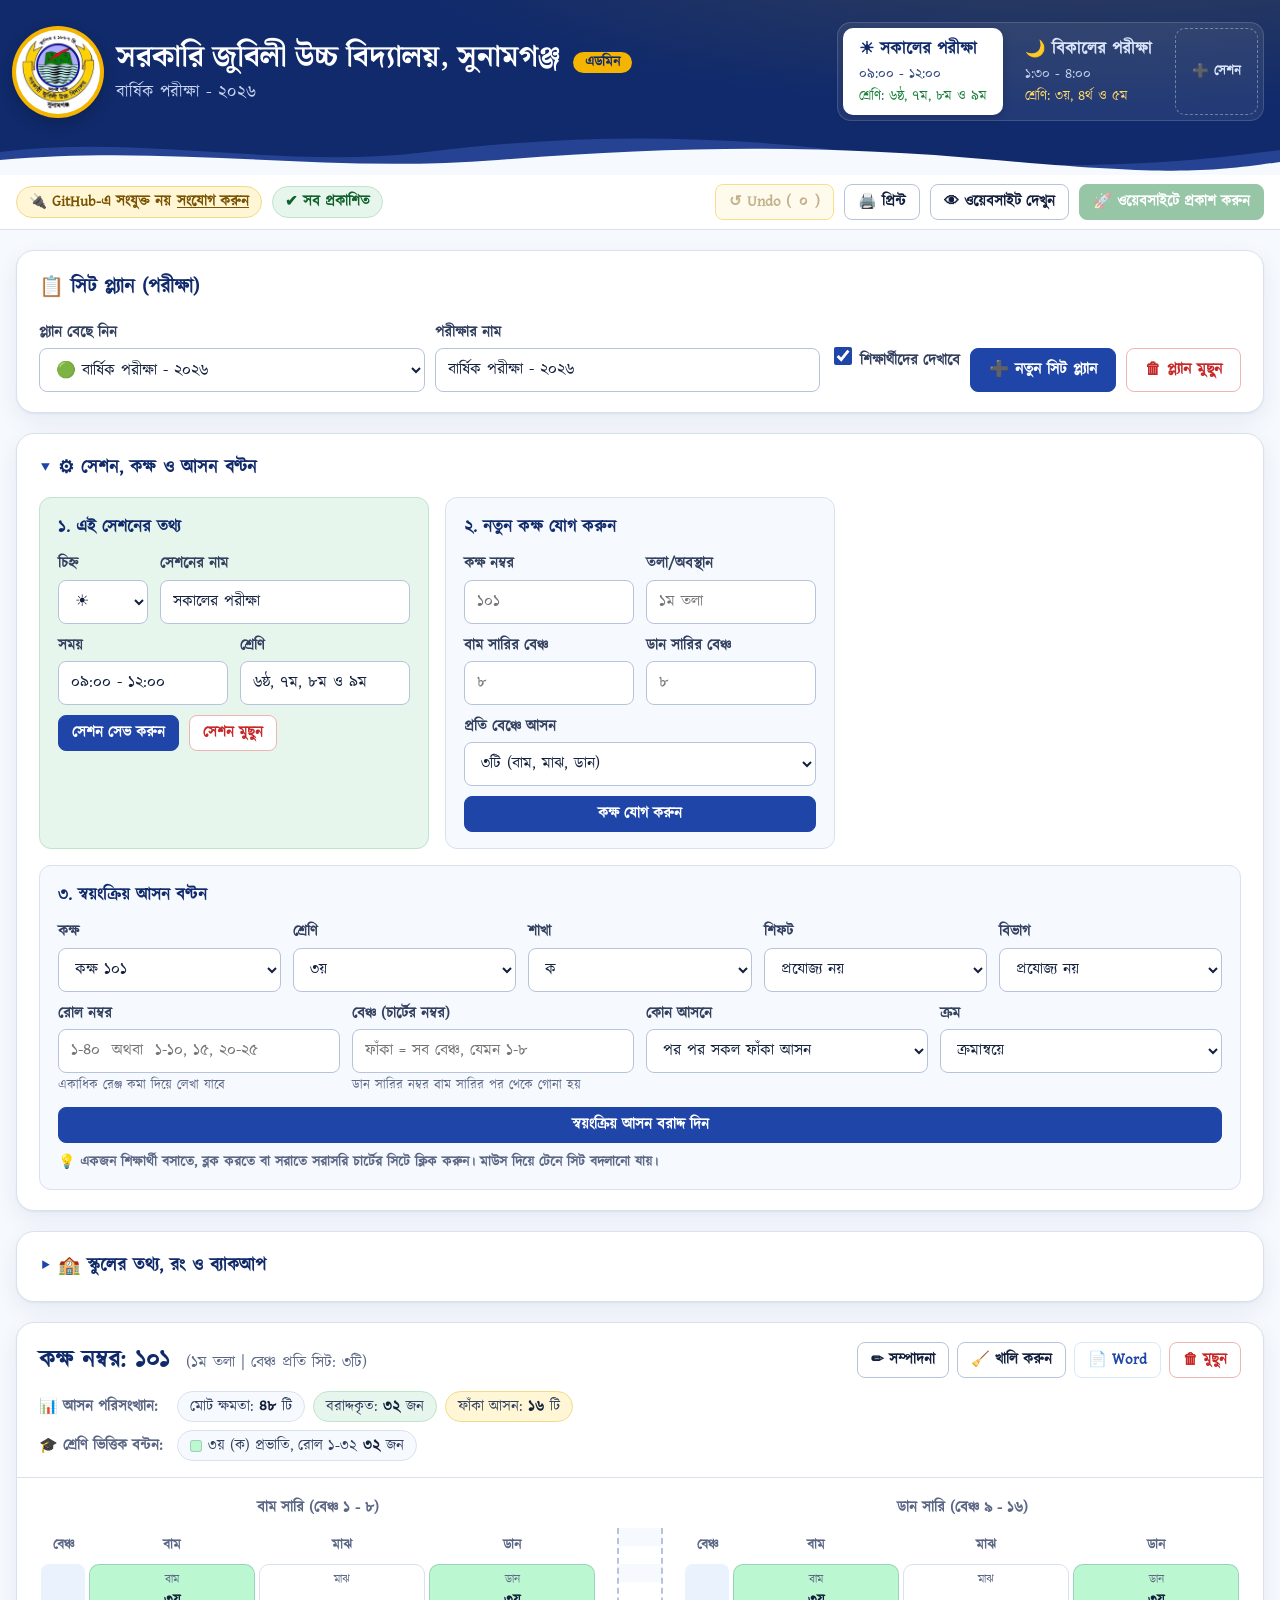
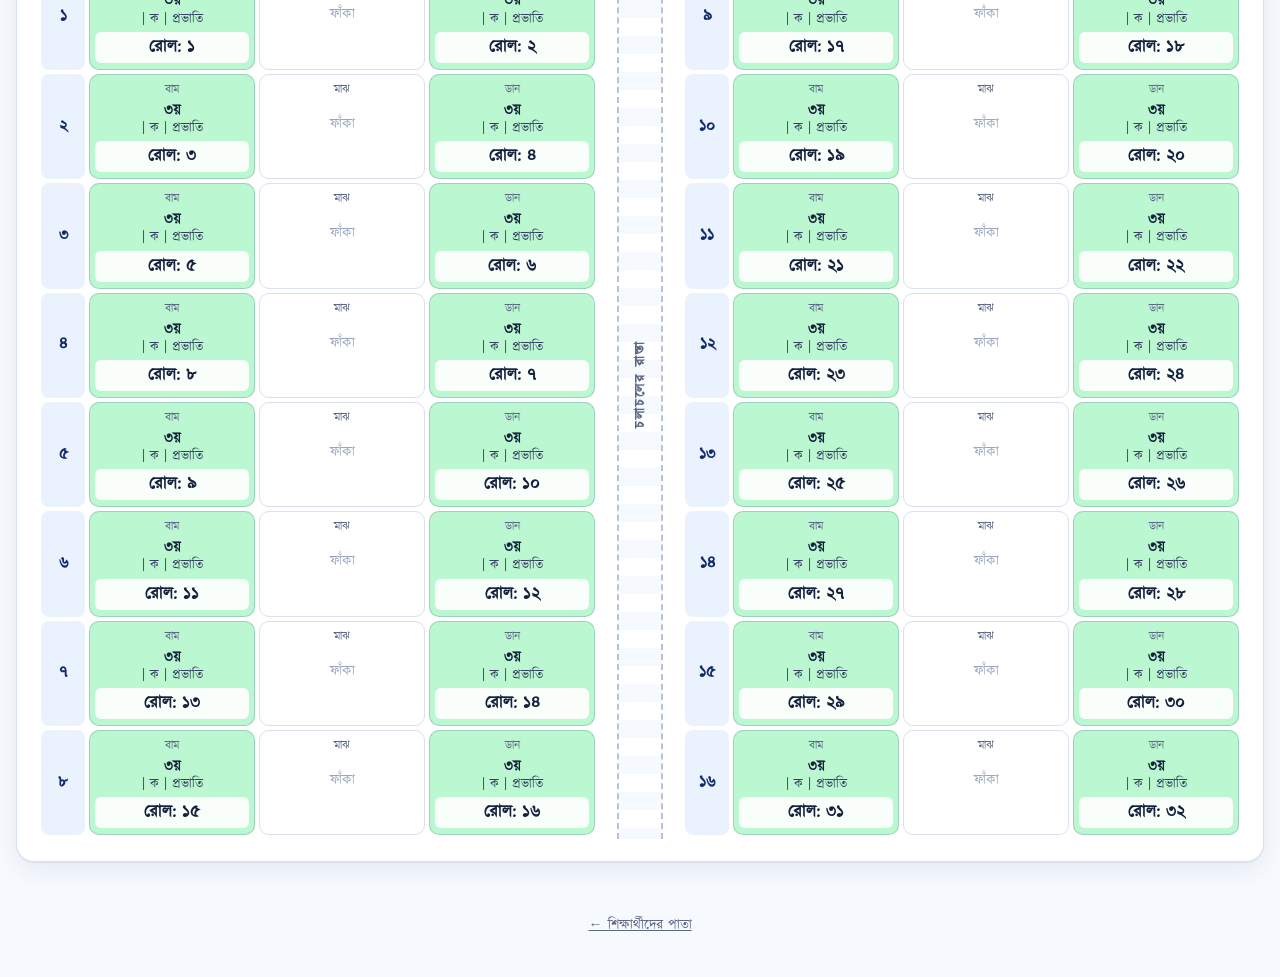
==== commit 7026d81f: "Use Kalpurush font; remove "established" from header banner - Kalpurush (SIL OFL, Avro font project)" ====
--- a/admin.html
+++ b/admin.html
@@ -8,7 +8,8 @@
 <title>এডমিন প্যানেল - আসনবিন্যাস</title>
 <link rel="preconnect" href="https://fonts.googleapis.com">
 <link rel="preconnect" href="https://fonts.gstatic.com" crossorigin>
-<link href="https://fonts.googleapis.com/css2?family=Hind+Siliguri:wght@400;500;600;700&family=Noto+Serif+Bengali:wght@700&display=swap" rel="stylesheet">
+<link href="https://fonts.googleapis.com/css2?family=Noto+Serif+Bengali:wght@700&display=swap" rel="stylesheet">
+<link rel="preload" href="assets/fonts/Kalpurush.woff" as="font" type="font/woff" crossorigin>
 <link rel="icon" type="image/png" href="assets/favicon.png">
 <link rel="apple-touch-icon" href="assets/apple-touch-icon.png">
 <link rel="stylesheet" href="assets/style.css">
--- a/assets/style.css
+++ b/assets/style.css
@@ -1,7 +1,16 @@
 /* ============================================================
    সরকারি জুবিলী উচ্চ বিদ্যালয় — আসনবিন্যাস
    রং লোগো থেকে: গভীর নীল, বইয়ের সবুজ, ফিতার গাঁদা-হলুদ, হাওরের জল
+   ফন্ট: কালপুরুষ (assets/fonts, SIL OFL)
    ============================================================ */
+@font-face {
+  font-family: 'Kalpurush';
+  src: url('fonts/Kalpurush.woff') format('woff');
+  font-weight: 400;
+  font-style: normal;
+  font-display: swap;
+}
+
 :root {
   --blue-900: #102a6b;
   --blue-800: #17378a;
@@ -26,7 +35,7 @@
   --radius: 12px;
   --radius-sm: 8px;
   --shadow: 0 1px 2px rgba(16,42,107,0.06), 0 8px 24px rgba(16,42,107,0.07);
-  --font: 'Hind Siliguri', 'SolaimanLipi', 'Kalpurush', 'Nirmala UI', sans-serif;
+  --font: 'Kalpurush', 'SolaimanLipi', 'Nirmala UI', sans-serif;
   --font-heritage: 'Noto Serif Bengali', 'SolaimanLipi', serif;
 
   /* পুরনো নামের সাথে সামঞ্জস্য */
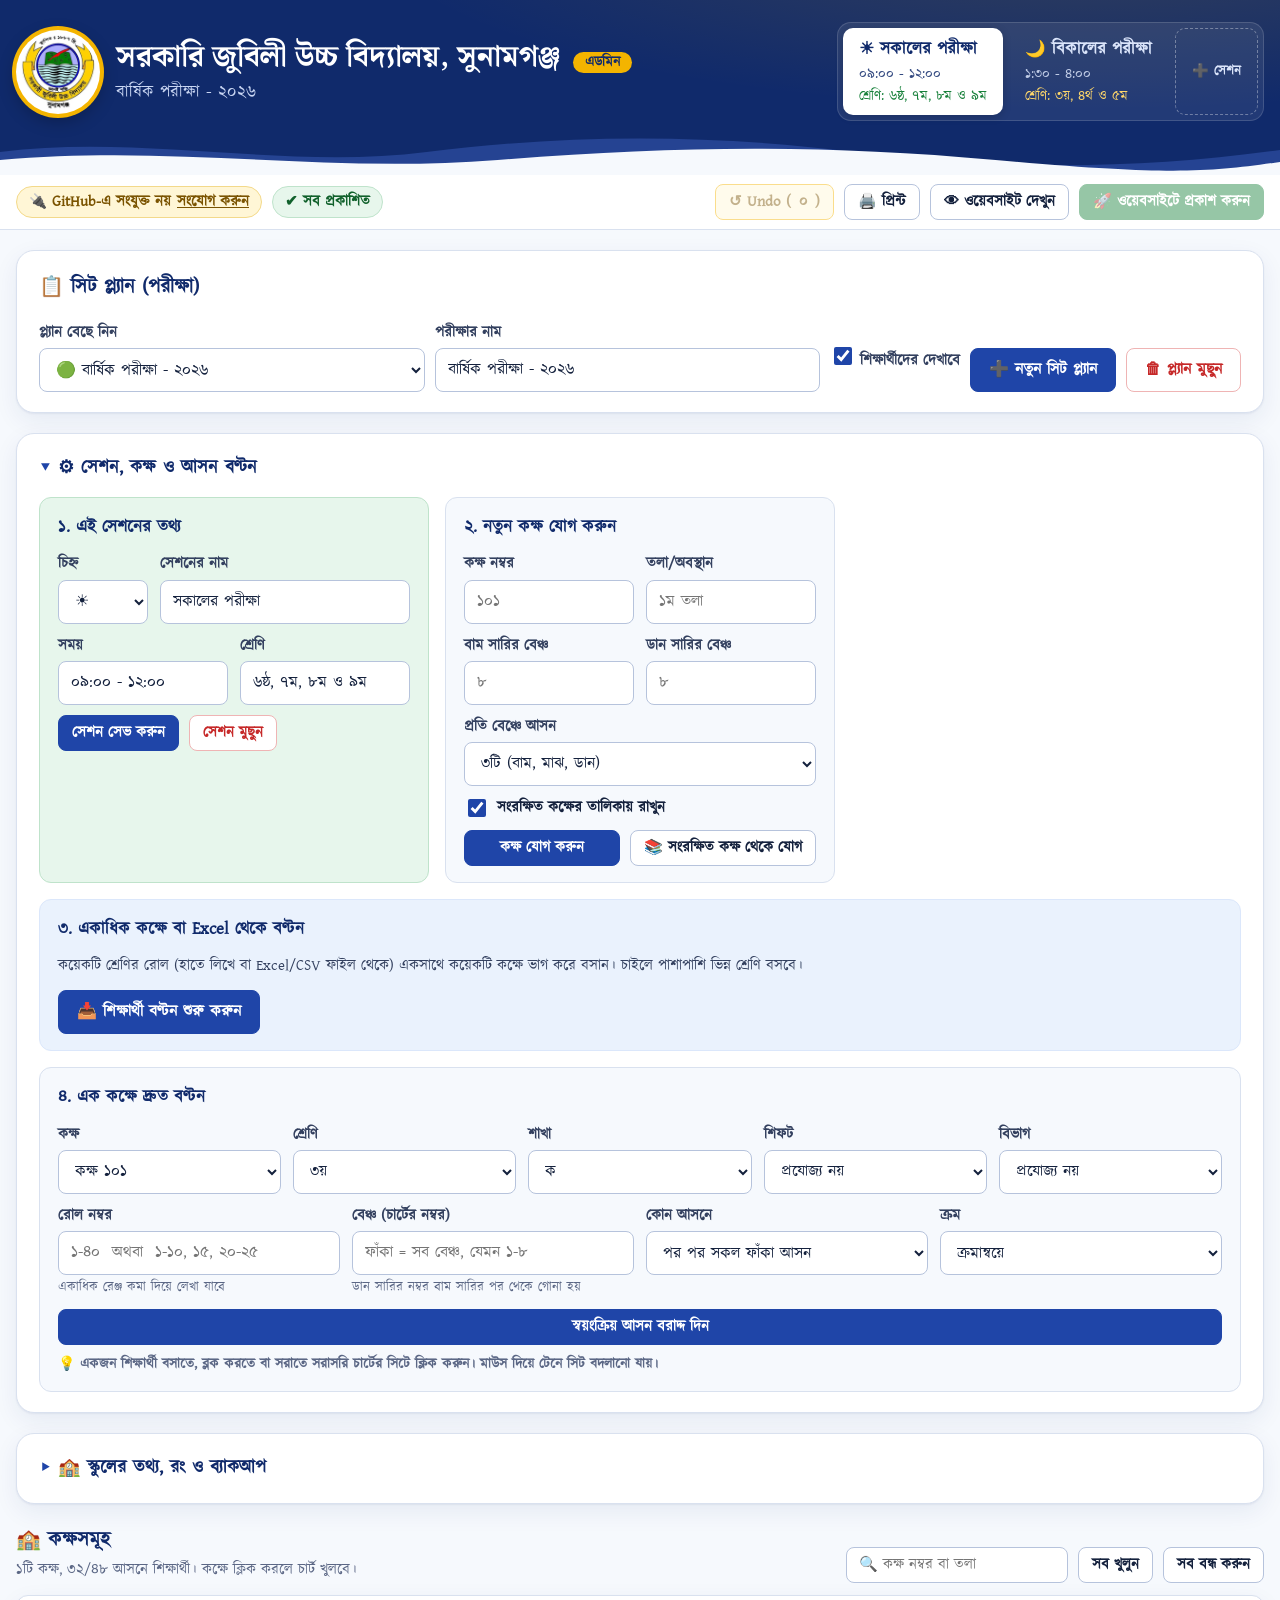
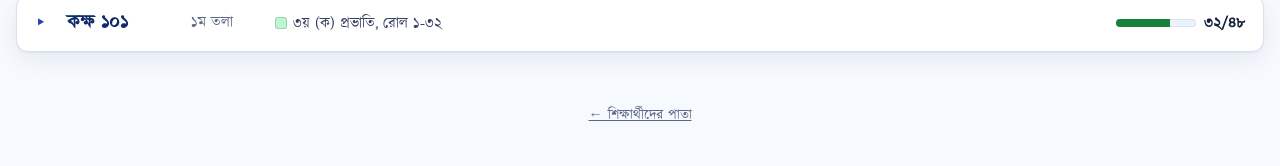
==== commit e8bf5bde: "Multi-room distribution, Excel/CSV import, saved room list - "Distribute students": several class gr" ====
--- a/admin.html
+++ b/admin.html
@@ -63,6 +63,10 @@
         <label>&nbsp;</label>
         <label class="check" style="height:44px"><input type="checkbox" id="planPublished"> শিক্ষার্থীদের দেখাবে</label>
       </div>
+      <div class="field" style="flex:0 0 auto;min-width:0" id="defaultBox">
+        <label>&nbsp;</label>
+        <span id="defaultSlot" style="display:inline-flex;align-items:center;height:44px"></span>
+      </div>
       <div class="ctrl-group" style="margin-bottom:0">
         <button class="btn btn-primary" id="btnNewPlan" type="button">➕ নতুন সিট প্ল্যান</button>
         <button class="btn btn-danger" id="btnDeletePlan" type="button">🗑 প্ল্যান মুছুন</button>
@@ -105,11 +109,21 @@
           </div>
           <div class="field"><label for="rCap">প্রতি বেঞ্চে আসন</label>
             <select id="rCap"><option value="1">১টি (একক)</option><option value="2">২টি (বাম, ডান)</option><option value="3" selected>৩টি (বাম, মাঝ, ডান)</option></select></div>
-          <button class="btn btn-primary btn-sm" id="btnAddRoom" type="button" style="width:100%">কক্ষ যোগ করুন</button>
+          <label class="check" style="margin:0 0 10px"><input type="checkbox" id="rSave" checked> সংরক্ষিত কক্ষের তালিকায় রাখুন</label>
+          <div class="ctrl-group">
+            <button class="btn btn-primary btn-sm" id="btnAddRoom" type="button" style="flex:1">কক্ষ যোগ করুন</button>
+            <button class="btn btn-sm" id="btnLibrary" type="button" style="flex:1">📚 সংরক্ষিত কক্ষ থেকে যোগ</button>
+          </div>
+        </div>
+
+        <div class="admin-box wide blue">
+          <h4>৩. একাধিক কক্ষে বা Excel থেকে বণ্টন</h4>
+          <p style="margin:0 0 12px;font-size:15px;color:var(--ink-soft)">কয়েকটি শ্রেণির রোল (হাতে লিখে বা Excel/CSV ফাইল থেকে) একসাথে কয়েকটি কক্ষে ভাগ করে বসান। চাইলে পাশাপাশি ভিন্ন শ্রেণি বসবে।</p>
+          <button class="btn btn-primary" id="btnDistribute" type="button">📥 শিক্ষার্থী বণ্টন শুরু করুন</button>
         </div>
 
         <div class="admin-box wide">
-          <h4>৩. স্বয়ংক্রিয় আসন বণ্টন</h4>
+          <h4>৪. এক কক্ষে দ্রুত বণ্টন</h4>
           <div class="field-row">
             <div class="field"><label for="aRoom">কক্ষ</label><select id="aRoom"></select></div>
             <div class="field"><label for="aCls">শ্রেণি</label><select id="aCls"></select></div>
@@ -179,6 +193,7 @@
 
 <script src="assets/config.js"></script>
 <script src="assets/common.js"></script>
+<script src="assets/importer.js"></script>
 <script src="assets/admin.js"></script>
 </body>
 </html>
--- a/assets/style.css
+++ b/assets/style.css
@@ -102,6 +102,13 @@
 .finder .more-grid .field { margin: 0; }
 .finder .more-hint { margin: 8px 0 0; color: var(--muted); font-size: 14px; }
 
+.exam-switch { display: flex; flex-wrap: wrap; align-items: center; gap: 8px; margin: -4px 0 18px; padding-bottom: 16px; border-bottom: 1px solid var(--line); }
+.exam-label { font-size: 15px; font-weight: 600; color: var(--muted); margin-right: 4px; }
+.exam-btn { border: 1.5px solid var(--line-strong); background: #fff; color: var(--ink-soft); border-radius: 999px; padding: 6px 18px; font-size: 16.5px; font-weight: 600; cursor: pointer; transition: background-color 0.15s, border-color 0.15s; }
+.exam-btn:hover { border-color: var(--blue-700); background: var(--water); }
+.exam-btn.active { background: var(--blue-700); border-color: var(--blue-700); color: #fff; }
+.ticket-exam { font-size: 15px; font-weight: 600; color: var(--blue-700); margin-bottom: 6px; }
+
 .result-area { margin-top: 18px; }
 .result-msg { border-radius: var(--radius); padding: 14px 18px; font-weight: 600; background: var(--water); color: var(--blue-900); }
 .result-msg.bad { background: var(--red-50); color: var(--red-700); }
@@ -256,6 +263,57 @@
 .seat-empty { color: #9aa6c0; font-size: 14px; display: block; margin-top: 14px; font-weight: 500; pointer-events: none; }
 .seat-blocked-text { color: var(--red-700); font-weight: 600; font-size: 14px; display: block; margin-top: 14px; pointer-events: none; }
 
+/* এডমিন: ভাঁজ করা কক্ষের তালিকা */
+.dot { width: 12px; height: 12px; border-radius: 3px; display: inline-block; border: 1px solid rgba(0,0,0,0.15); flex-shrink: 0; }
+.rooms-head { display: flex; justify-content: space-between; align-items: flex-end; gap: 12px; flex-wrap: wrap; margin: 8px 0 12px; }
+.rooms-sum { color: var(--muted); font-size: 15px; }
+.room-filter { height: 36px; border: 1.5px solid var(--line-strong); border-radius: var(--radius-sm); padding: 0 12px; font-size: 15px; min-width: 210px; font-family: inherit; color: var(--ink); background: #fff; }
+.room-filter:focus { outline: none; border-color: var(--blue-700); box-shadow: 0 0 0 3px rgba(31,69,168,0.18); }
+.room-list { display: flex; flex-direction: column; gap: 10px; margin-bottom: 24px; }
+.room-item, .rooms-head, .room-card { scroll-margin-top: 76px; }
+.room-item { background: var(--card); border: 1px solid var(--line); border-radius: var(--radius); box-shadow: var(--shadow); overflow: hidden; }
+.room-item.open { border-color: var(--blue-100); }
+.room-row { width: 100%; display: grid; grid-template-columns: 18px minmax(110px, auto) minmax(70px, auto) 1fr auto; align-items: center; gap: 14px; padding: 12px 18px; background: none; border: 0; cursor: pointer; text-align: left; font: inherit; color: var(--ink); }
+.room-row:hover { background: var(--water); }
+.rr-chev { color: var(--blue-700); transition: transform 0.15s; }
+.room-item.open .rr-chev { transform: rotate(90deg); }
+.rr-no { font-size: 19px; font-weight: 700; color: var(--blue-900); white-space: nowrap; }
+.rr-floor { color: var(--muted); font-size: 15px; white-space: nowrap; }
+.rr-groups { display: flex; gap: 4px 14px; flex-wrap: wrap; font-size: 14.5px; color: var(--ink-soft); }
+.rr-group { display: inline-flex; align-items: center; gap: 6px; }
+.rr-empty { color: #9aa6c0; }
+.rr-fill { display: flex; align-items: center; gap: 8px; font-size: 14.5px; font-weight: 600; white-space: nowrap; }
+.rr-bar { width: 80px; height: 8px; border-radius: 4px; background: var(--water); overflow: hidden; box-shadow: inset 0 0 0 1px var(--line); }
+.rr-bar i { display: block; height: 100%; background: var(--green-700); }
+.room-item .room-card { border: 0; border-top: 1px solid var(--line); border-radius: 0; box-shadow: none; margin: 0; }
+
+/* এডমিন: একাধিক কক্ষে বণ্টন ও সংরক্ষিত কক্ষ */
+.inp { width: 100%; height: 38px; padding: 0 10px; border: 1.5px solid var(--line-strong); border-radius: var(--radius-sm); font-size: 15px; background: #fff; color: var(--ink); font-family: inherit; min-width: 0; }
+.inp:focus { outline: none; border-color: var(--blue-700); box-shadow: 0 0 0 3px rgba(31,69,168,0.18); }
+.dist-step { margin-bottom: 18px; }
+.dist-step h5 { margin: 0 0 8px; font-size: 16.5px; color: var(--blue-900); display: flex; align-items: center; flex-wrap: wrap; }
+.dist-head, .dist-group { display: grid; grid-template-columns: 1fr 0.9fr 1fr 1.1fr 1.7fr 62px 30px; gap: 6px; align-items: center; }
+.dist-head { font-size: 13.5px; color: var(--muted); font-weight: 600; margin-bottom: 4px; }
+.dist-group { margin-bottom: 6px; }
+.dist-count { font-size: 14px; color: var(--muted); text-align: right; white-space: nowrap; }
+.dist-count.bad { color: var(--red-700); font-weight: 700; cursor: help; }
+.dist-rooms { display: grid; grid-template-columns: repeat(auto-fill, minmax(175px, 1fr)); gap: 6px; max-height: 210px; overflow: auto; padding: 2px; }
+.dist-room { display: flex; gap: 8px; align-items: center; border: 1px solid var(--line); border-radius: var(--radius-sm); padding: 6px 10px; font-size: 15px; background: #fff; cursor: pointer; }
+.dist-room small { color: var(--muted); }
+.dist-sum { padding: 10px 14px; border-radius: var(--radius); background: var(--water); font-weight: 600; color: var(--blue-900); }
+.dist-sum.warn { background: var(--marigold-50); color: #6b4800; }
+.dist-report { display: flex; flex-direction: column; gap: 6px; max-height: 45vh; overflow: auto; font-size: 15px; }
+.dist-report > div { padding: 6px 10px; background: var(--paper); border-radius: var(--radius-sm); }
+.lib-tools { display: flex; justify-content: space-between; align-items: center; gap: 8px; flex-wrap: wrap; margin-bottom: 8px; }
+.lib-list { display: flex; flex-direction: column; gap: 6px; max-height: 50vh; overflow: auto; }
+.lib-row { display: grid; grid-template-columns: auto auto 1fr auto; gap: 10px; align-items: center; padding: 8px 12px; border: 1px solid var(--line); border-radius: var(--radius-sm); cursor: pointer; font-size: 15px; }
+.lib-row:hover { background: var(--water); }
+.lib-row b { color: var(--blue-900); white-space: nowrap; }
+.lib-row span { color: var(--ink-soft); }
+.lib-row em { color: var(--muted); font-style: normal; }
+.lib-row.done { opacity: 0.6; cursor: default; }
+.lib-row input { width: 18px; height: 18px; accent-color: var(--blue-700); }
+
 /* ফোনের জন্য ছোট কক্ষ-নকশা */
 .room-mini { display: none; padding: 14px 12px 16px; gap: 10px; justify-content: center; }
 .mini-side { display: flex; flex-direction: column; gap: 4px; }
@@ -295,6 +353,9 @@
 @keyframes rise { from { opacity: 0; transform: translateY(8px); } to { opacity: 1; transform: none; } }
 @keyframes glow { 0%,100% { box-shadow: 0 0 0 4px var(--marigold), 0 0 0 7px rgba(244,180,0,0.3); } 50% { box-shadow: 0 0 0 4px var(--marigold), 0 0 0 12px rgba(244,180,0,0.1); } }
 @media (prefers-reduced-motion: reduce) { *, *::before, *::after { animation: none !important; transition: none !important; } }
+
+/* শিক্ষার্থীর পাতা (সরু কলাম): কম্পিউটারে চার্ট পাতার প্রস্থে এঁটে যায় */
+@media (min-width: 761px) { .narrow .classroom-grid-wrapper { min-width: 0; padding: 16px 14px 20px; } }
 
 /* ---------- ছোট পর্দা ---------- */
 @media (max-width: 760px) {
@@ -327,6 +388,18 @@
   .summary-title { min-width: 0; }
   .admin-card { padding: 16px; }
   .admin-grid { grid-template-columns: 1fr; }
+  .status-bar { position: static; }
+  .room-row { grid-template-columns: 18px 1fr auto; gap: 4px 10px; padding: 10px 14px; }
+  .rr-floor { grid-column: 2; grid-row: 2; }
+  .rr-groups { grid-column: 2 / -1; grid-row: 3; }
+  .rr-fill { grid-column: 3; grid-row: 1; }
+  .rr-bar { width: 50px; }
+  .room-filter { min-width: 0; flex: 1; }
+  .dist-head { display: none; }
+  .dist-group { grid-template-columns: 1fr 1fr; padding: 8px; border: 1px solid var(--line); border-radius: var(--radius-sm); }
+  .dist-group [data-f="rolls"] { grid-column: 1 / -1; }
+  .lib-row { grid-template-columns: auto 1fr auto; }
+  .lib-row span { grid-column: 2 / -1; grid-row: 2; }
 }
 
 /* ---------- প্রিন্ট ---------- */
@@ -341,4 +414,7 @@
   .seat-cell { border-color: #666; }
   .seat-cell.seat-found { box-shadow: none; animation: none; }
   .print-head { display: block !important; text-align: center; margin-bottom: 8px; }
+  .rooms-head, .room-row, #roomNoMatch { display: none !important; }
+  .room-item, .room-item[hidden] { display: block !important; border: 0; box-shadow: none; }
+  .room-item .room-card { border: 1px solid #000; }
 }
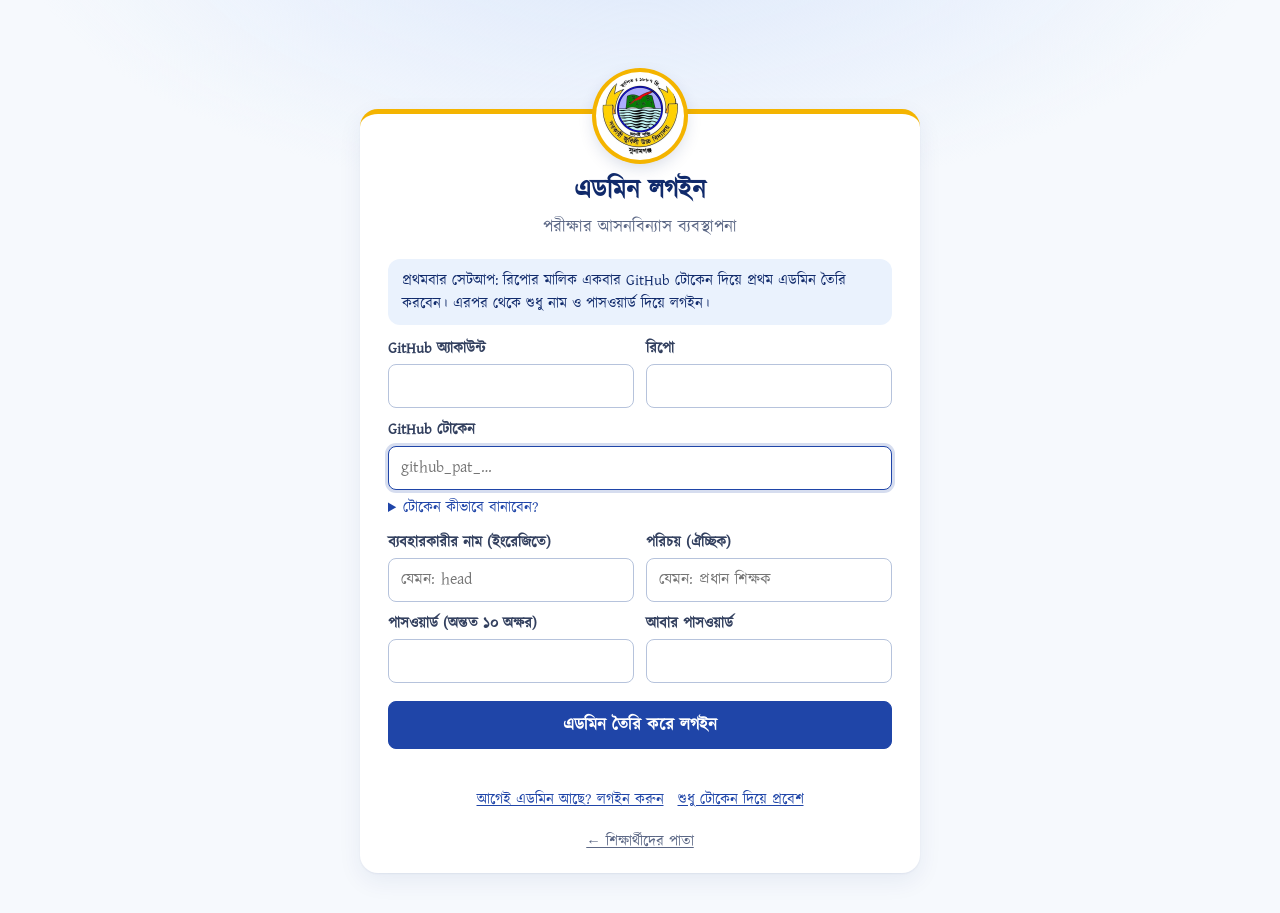
==== commit 2640f642: "Admin login with username + password (no token needed per device) - data/admins.json holds the GitHu" ====
--- a/admin.html
+++ b/admin.html
@@ -16,6 +16,76 @@
 </head>
 <body class="is-admin">
 
+<!-- লগইন পাতা -->
+<div class="login-screen" id="loginScreen" hidden>
+  <div class="login-card">
+    <img class="login-logo" src="assets/logo.jpg" alt="বিদ্যালয়ের লোগো" width="88" height="88">
+    <h1>এডমিন লগইন</h1>
+    <p class="login-sub">পরীক্ষার আসনবিন্যাস ব্যবস্থাপনা</p>
+    <p class="login-msg" id="loginLoading">লোড হচ্ছে…</p>
+
+    <form id="loginForm" hidden autocomplete="on">
+      <div class="field"><label for="lUser">ব্যবহারকারীর নাম</label><input id="lUser" name="username" autocomplete="username" autocapitalize="none" spellcheck="false" required></div>
+      <div class="field"><label for="lPass">পাসওয়ার্ড</label><input id="lPass" name="password" type="password" autocomplete="current-password" required></div>
+      <label class="check"><input type="checkbox" id="lRemember" checked> এই ডিভাইসে লগইন থাকুক</label>
+      <button class="btn btn-primary login-btn" type="submit" id="btnLogin">লগইন</button>
+      <p class="login-msg" id="loginMsg" aria-live="polite"></p>
+      <p class="login-links"><button type="button" class="linklike" id="lnkToken" data-go-token>টোকেন দিয়ে প্রবেশ (রিপোর মালিক)</button></p>
+    </form>
+
+    <form id="setupForm" hidden>
+      <div class="note">প্রথমবার সেটআপ: রিপোর মালিক একবার GitHub টোকেন দিয়ে প্রথম এডমিন তৈরি করবেন। এরপর থেকে শুধু নাম ও পাসওয়ার্ড দিয়ে লগইন।</div>
+      <div class="field-row repo-fields">
+        <div class="field"><label for="sOwner">GitHub অ্যাকাউন্ট</label><input id="sOwner" autocapitalize="none"></div>
+        <div class="field"><label for="sRepo">রিপো</label><input id="sRepo" autocapitalize="none"></div>
+      </div>
+      <div class="field"><label for="sToken">GitHub টোকেন</label><input id="sToken" type="password" autocomplete="off" placeholder="github_pat_…"></div>
+      <details class="token-help"><summary>টোকেন কীভাবে বানাবেন?</summary>
+            <ol>
+              <li>রিপোর মালিকের অ্যাকাউন্টে লগইন করে <a href="https://github.com/settings/personal-access-tokens/new" target="_blank" rel="noopener">এই লিংকে</a> যান</li>
+              <li>Token name: <b>seat-plan-admin</b>, Expiration: পছন্দমতো (যেমন ১ বছর)</li>
+              <li>Repository access: <b>Only select repositories</b> → এই রিপো</li>
+              <li>Permissions → Repository permissions → <b>Contents: Read and write</b></li>
+              <li><b>Generate token</b> চেপে টোকেনটি কপি করে এখানে বসান</li>
+            </ol></details>
+      <div class="field-row">
+        <div class="field"><label for="sUser">ব্যবহারকারীর নাম (ইংরেজিতে)</label><input id="sUser" autocapitalize="none" spellcheck="false" placeholder="যেমন: head"></div>
+        <div class="field"><label for="sName">পরিচয় (ঐচ্ছিক)</label><input id="sName" placeholder="যেমন: প্রধান শিক্ষক"></div>
+      </div>
+      <div class="field-row">
+        <div class="field"><label for="sPass">পাসওয়ার্ড (অন্তত ১০ অক্ষর)</label><input id="sPass" type="password" autocomplete="new-password"></div>
+        <div class="field"><label for="sPass2">আবার পাসওয়ার্ড</label><input id="sPass2" type="password" autocomplete="new-password"></div>
+      </div>
+      <button class="btn btn-primary login-btn" type="submit" id="btnSetup">এডমিন তৈরি করে লগইন</button>
+      <p class="login-msg" id="setupMsg" aria-live="polite"></p>
+      <p class="login-links"><button type="button" class="linklike" data-back-login>আগেই এডমিন আছে? লগইন করুন</button> <button type="button" class="linklike" data-go-token>শুধু টোকেন দিয়ে প্রবেশ</button></p>
+    </form>
+
+    <form id="tokenForm" hidden>
+      <div class="note">রিপোর মালিক সরাসরি GitHub টোকেন দিয়ে ঢুকতে পারেন। ঢুকে "স্কুলের তথ্য, রং ও ব্যাকআপ" অংশ থেকে এডমিন তৈরি করা যায়।</div>
+      <div class="field-row repo-fields">
+        <div class="field"><label for="tOwner">GitHub অ্যাকাউন্ট</label><input id="tOwner" autocapitalize="none"></div>
+        <div class="field"><label for="tRepo">রিপো</label><input id="tRepo" autocapitalize="none"></div>
+      </div>
+      <div class="field"><label for="tToken">GitHub টোকেন</label><input id="tToken" type="password" autocomplete="off" placeholder="github_pat_…"></div>
+      <details class="token-help"><summary>টোকেন কীভাবে বানাবেন?</summary>
+            <ol>
+              <li>রিপোর মালিকের অ্যাকাউন্টে লগইন করে <a href="https://github.com/settings/personal-access-tokens/new" target="_blank" rel="noopener">এই লিংকে</a> যান</li>
+              <li>Token name: <b>seat-plan-admin</b>, Expiration: পছন্দমতো (যেমন ১ বছর)</li>
+              <li>Repository access: <b>Only select repositories</b> → এই রিপো</li>
+              <li>Permissions → Repository permissions → <b>Contents: Read and write</b></li>
+              <li><b>Generate token</b> চেপে টোকেনটি কপি করে এখানে বসান</li>
+            </ol></details>
+      <label class="check"><input type="checkbox" id="tRemember" checked> এই ডিভাইসে মনে রাখুন</label>
+      <button class="btn btn-primary login-btn" type="submit" id="btnTokenEnter">প্রবেশ করুন</button>
+      <p class="login-msg" id="tokenMsg" aria-live="polite"></p>
+      <p class="login-links"><button type="button" class="linklike" data-back-login>নাম-পাসওয়ার্ড দিয়ে লগইন</button> <button type="button" class="linklike" id="lnkSetup">প্রথমবার সেটআপ</button></p>
+    </form>
+
+    <p class="login-foot"><a href="index.html">← শিক্ষার্থীদের পাতা</a></p>
+  </div>
+</div>
+
 <header class="site-header">
   <div class="wrap">
     <div class="header-top">
@@ -47,6 +117,7 @@
       <button class="btn btn-sm" type="button" onclick="window.print()">🖨️ প্রিন্ট</button>
       <a class="btn btn-sm" href="index.html" target="_blank" rel="noopener">👁 ওয়েবসাইট দেখুন</a>
       <button class="btn btn-publish btn-sm" id="btnPublish" type="button">🚀 ওয়েবসাইটে প্রকাশ করুন</button>
+      <button class="btn btn-sm" id="btnLogout" type="button" hidden title="এই ডিভাইস থেকে লগআউট">⎋ লগআউট</button>
     </div>
   </div>
 </div>
@@ -182,6 +253,10 @@
             <button class="btn btn-sm" id="btnRestore" type="button">⬆ ব্যাকআপ থেকে ফেরত</button>
           </div>
         </div>
+        <div class="admin-box wide green">
+          <h4>👤 এডমিন ও লগইন</h4>
+          <div id="adminsBox"></div>
+        </div>
       </div>
     </details>
   </section>
--- a/assets/style.css
+++ b/assets/style.css
@@ -313,6 +313,31 @@
 .lib-row em { color: var(--muted); font-style: normal; }
 .lib-row.done { opacity: 0.6; cursor: default; }
 .lib-row input { width: 18px; height: 18px; accent-color: var(--blue-700); }
+
+/* লগইন পাতা */
+body.locked > :not(.login-screen):not(.toast-box) { display: none !important; }
+.login-screen { min-height: 100vh; display: flex; align-items: flex-start; justify-content: center; padding: calc(5vh + 64px) 16px 40px; background: radial-gradient(900px 420px at 50% -10%, var(--blue-100), transparent 70%), var(--paper); }
+.login-card { width: 100%; max-width: 460px; background: var(--card); border-radius: var(--radius-lg); box-shadow: var(--shadow); padding: 28px 28px 20px; border-top: 5px solid var(--marigold); text-align: left; }
+.login-card:has(#setupForm:not([hidden])), .login-card:has(#tokenForm:not([hidden])) { max-width: 560px; }
+.login-logo { display: block; margin: -70px auto 10px; width: 88px; height: 88px; border-radius: 50%; background: #fff; padding: 4px; box-shadow: 0 0 0 4px var(--marigold), 0 6px 18px rgba(16,42,107,0.2); }
+.login-card h1 { margin: 0; text-align: center; font-size: 26px; color: var(--blue-900); }
+.login-sub { margin: 2px 0 18px; text-align: center; color: var(--muted); }
+.login-btn { width: 100%; margin-top: 8px; height: 48px; font-size: 17px; }
+.login-msg { min-height: 1.4em; margin: 10px 0 0; text-align: center; color: var(--muted); font-size: 15px; }
+.login-msg.bad { color: var(--red-700); font-weight: 600; }
+.login-links { text-align: center; margin: 8px 0 0; display: flex; gap: 14px; justify-content: center; flex-wrap: wrap; }
+.login-foot { text-align: center; margin: 18px 0 0; font-size: 14.5px; }
+.login-foot a { color: var(--muted); }
+.linklike { border: 0; background: none; padding: 0; color: var(--blue-700); text-decoration: underline; cursor: pointer; font: inherit; font-size: 15px; }
+.token-help { margin: -4px 0 12px; font-size: 14.5px; color: var(--ink-soft); }
+.token-help summary { cursor: pointer; color: var(--blue-700); }
+.token-help ol { margin: 6px 0 0; padding-left: 22px; }
+.pill-sub { font-weight: 500; opacity: 0.8; }
+.muted-text { color: var(--muted); font-size: 14.5px; }
+.admin-list { display: flex; flex-direction: column; gap: 6px; }
+.admin-row { display: flex; justify-content: space-between; align-items: center; gap: 10px; flex-wrap: wrap; background: #fff; border: 1px solid var(--line); border-radius: var(--radius-sm); padding: 8px 12px; }
+.admin-who span { color: var(--ink-soft); }
+.admin-who em { color: var(--green-700); font-style: normal; font-weight: 600; }
 
 /* ফোনের জন্য ছোট কক্ষ-নকশা */
 .room-mini { display: none; padding: 14px 12px 16px; gap: 10px; justify-content: center; }
